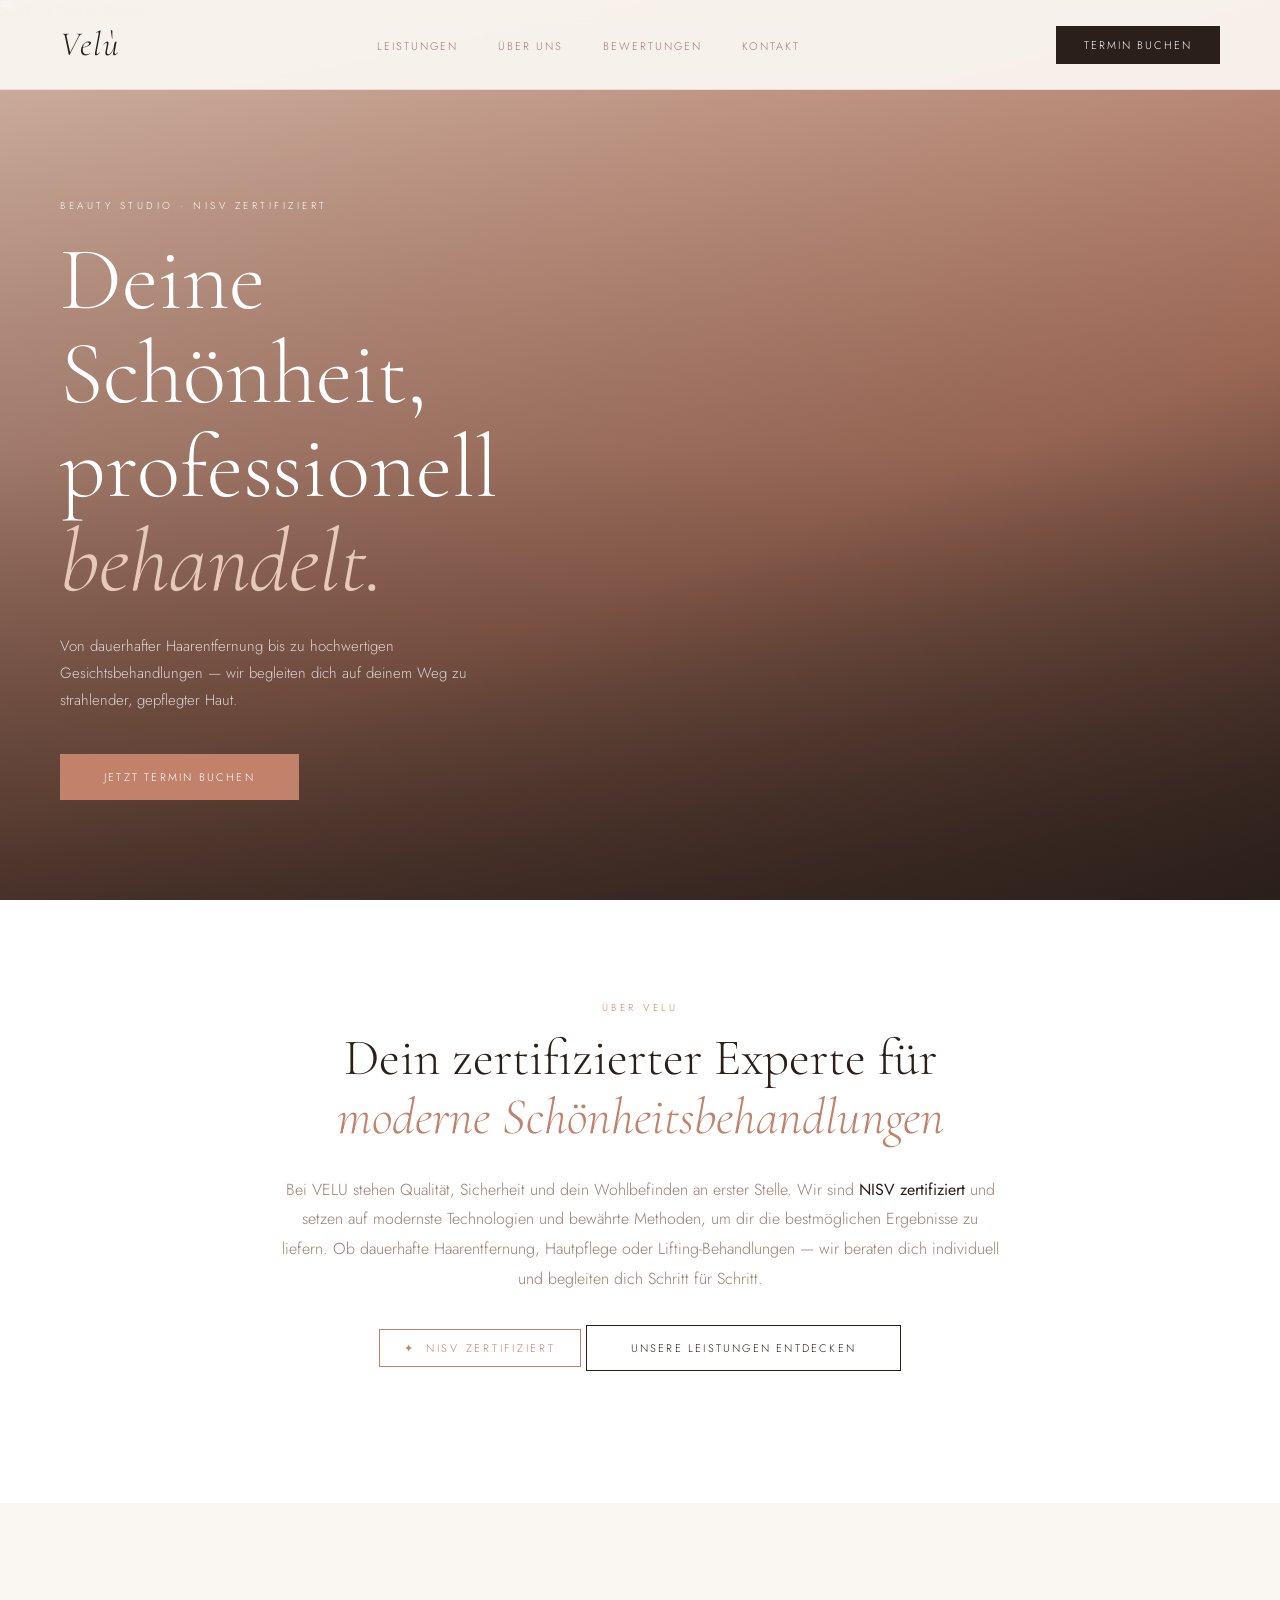
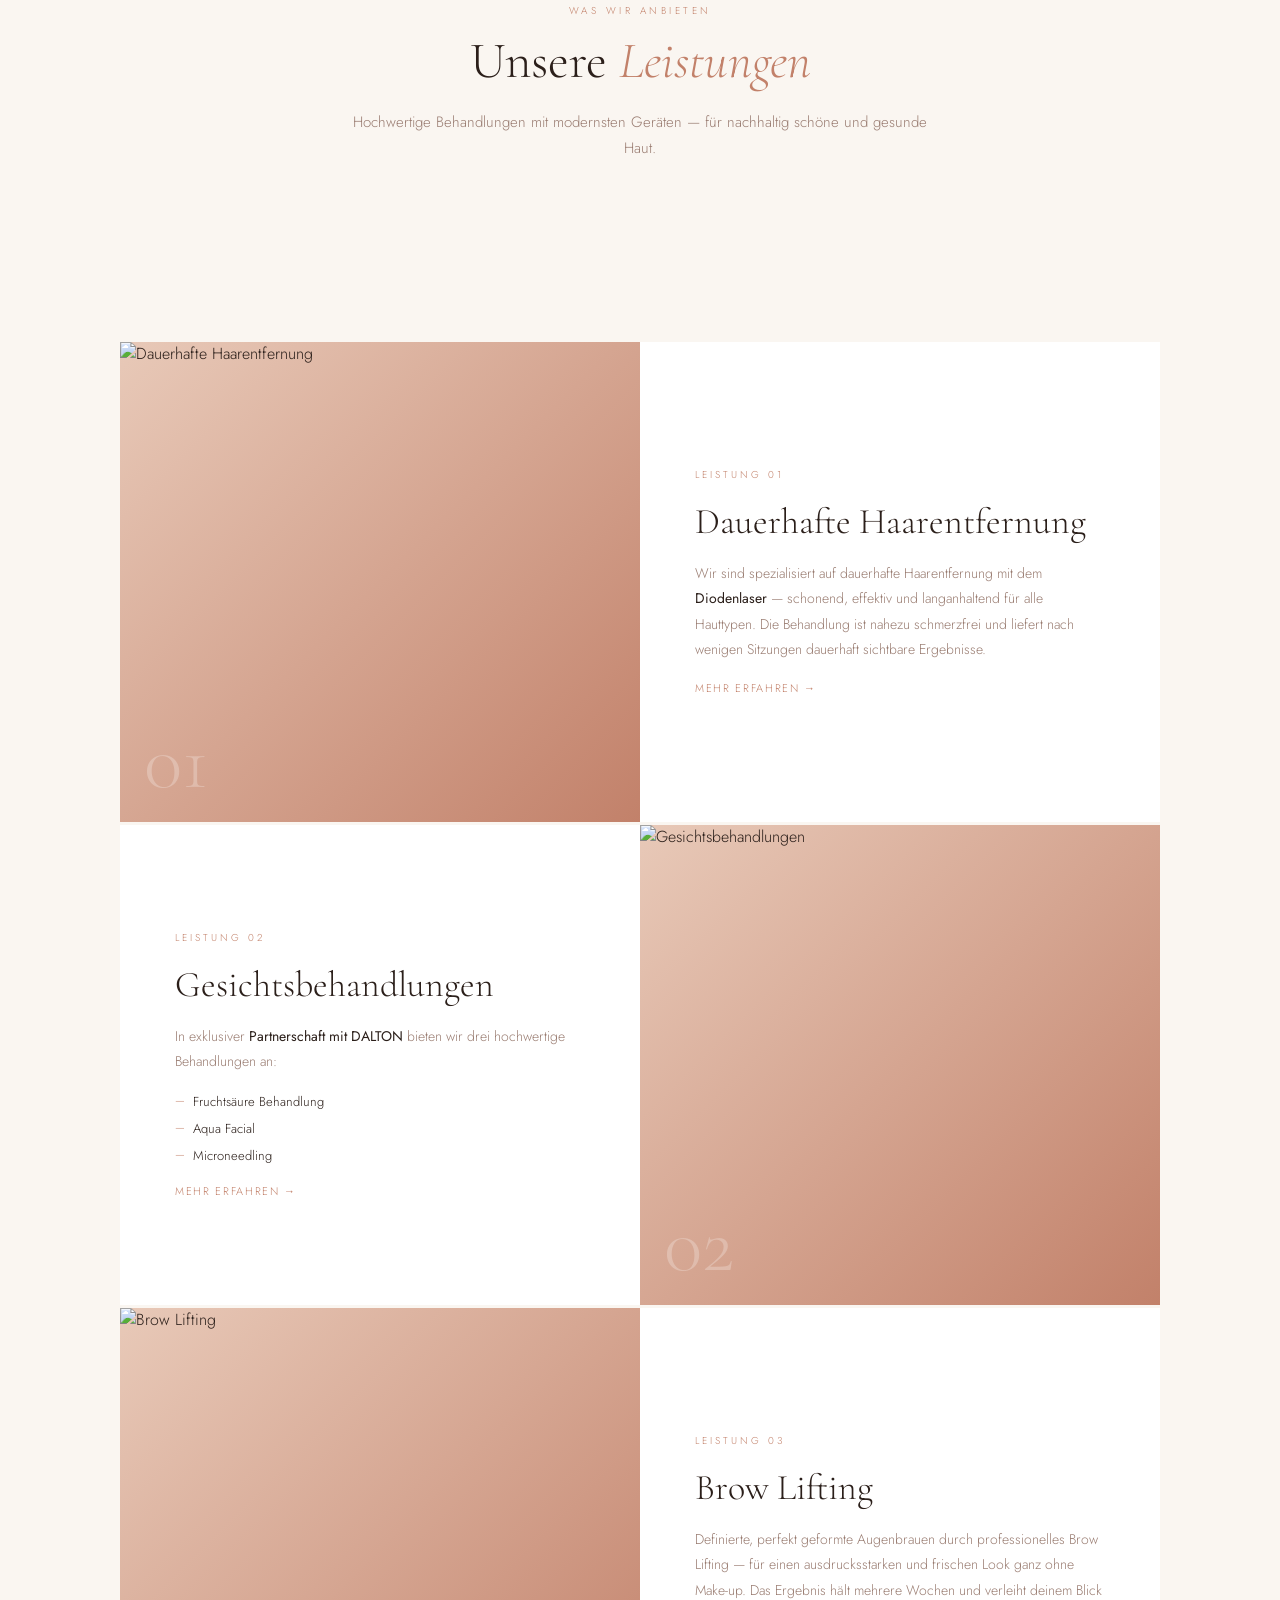
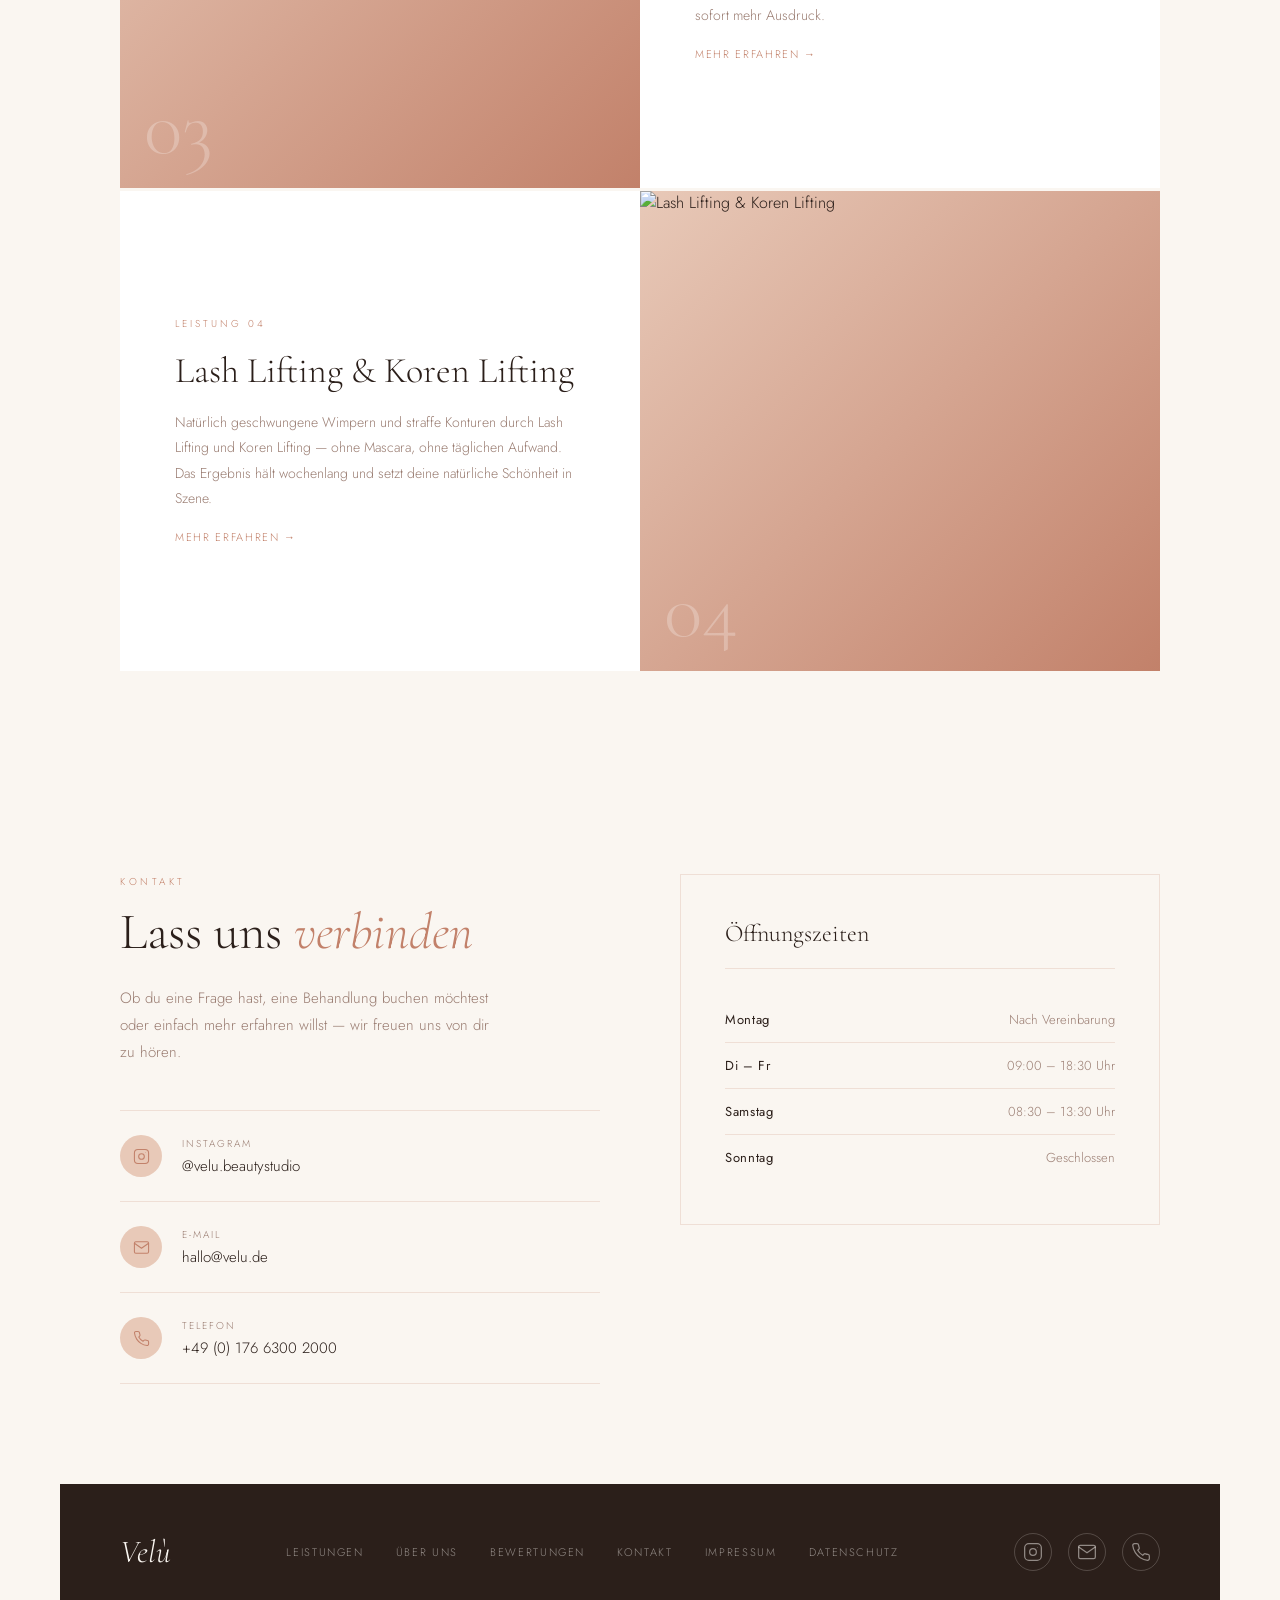
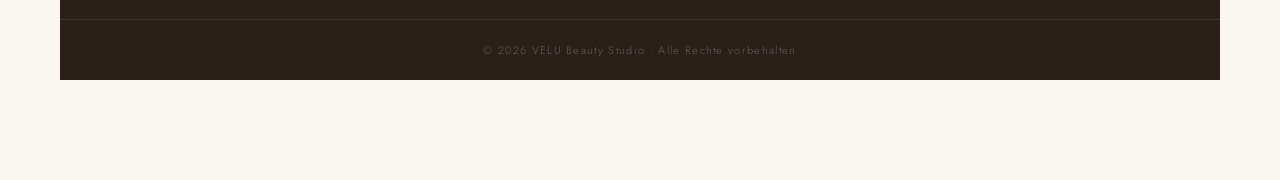
==== index.html @ 057e0c99 "Add files via upload" ====
<!doctype html>
<html lang="de">
  <head>
    <meta charset="UTF-8" />
    <meta name="viewport" content="width=device-width, initial-scale=1.0" />
    <title>VELU — Beauty Studio</title>
    <link
      href="https://fonts.googleapis.com/css2?family=Cormorant+Garamond:ital,wght@0,300;0,400;1,300;1,400&family=Jost:wght@200;300;400;500&display=swap"
      rel="stylesheet"
    />
    <link rel="stylesheet" href="styles.css" />
  </head>
  <body>
    <!-- NAV -->
    <nav id="navbar">
      <a class="logo" href="#"><em>Vel</em class="rose"><em>ù</em></a>
      <ul class="nav-links">
        <li><a href="#leistungen">Leistungen</a></li>
        <li><a href="#ueber">Über uns</a></li>
        <li><a href="#bewertungen">Bewertungen</a></li>
        <li><a href="#kontakt">Kontakt</a></li>
      </ul>
      <a class="nav-cta" href="#kontakt">Termin buchen</a>
    </nav>

    <!-- HERO -->
    <section class="hero">
      <div class="hero-bg">
        <img src="images/nav.jpeg" alt="VELU Beauty Studio" />
      </div>
      <div class="hero-overlay"></div>
      <div class="hero-content">
        <p class="hero-eyebrow">Beauty Studio · NISV Zertifiziert</p>
        <h1 class="hero-title">
          Deine Schönheit,<br />
          professionell<br />
          <em>behandelt.</em>
        </h1>
        <p class="hero-sub">
          Von dauerhafter Haarentfernung bis zu hochwertigen
          Gesichtsbehandlungen — wir begleiten dich auf deinem Weg zu
          strahlender, gepflegter Haut.
        </p>
        <a class="btn-primary" href="#kontakt">Jetzt Termin buchen</a>
      </div>
    </section>

    <!-- INTRO / ÜBER UNS -->
    <section class="intro" id="ueber">
      <div class="intro-inner">
        <p class="section-eyebrow scroll-hidden scroll-from-up">Über VELU</p>
        <h2
          class="section-title scroll-hidden scroll-from-up"
          style="transition-delay: 100ms"
        >
          Dein zertifizierter Experte für<br /><em
            >moderne Schönheitsbehandlungen</em
          >
        </h2>
        <p
          class="intro-text scroll-hidden scroll-from-up"
          style="transition-delay: 200ms"
        >
          Bei VELU stehen Qualität, Sicherheit und dein Wohlbefinden an erster
          Stelle. Wir sind <strong>NISV zertifiziert</strong> und setzen auf
          modernste Technologien und bewährte Methoden, um dir die bestmöglichen
          Ergebnisse zu liefern. Ob dauerhafte Haarentfernung, Hautpflege oder
          Lifting-Behandlungen — wir beraten dich individuell und begleiten dich
          Schritt für Schritt.
        </p>
        <a
          class="nisv-badge scroll-hidden scroll-from-up"
          style="transition-delay: 320ms"
          href="#">
          <span class="nisv-icon" >✦</span>
          <span >NISV Zertifiziert</span>
        </a>
        <a
          class="btn-secondary scroll-hidden scroll-from-up"
          style="transition-delay: 420ms"
          href="#leistungen"
          >Unsere Leistungen entdecken</a
        >
      </div>
    </section>

    <!-- LEISTUNGEN -->
    <section class="leistungen" id="leistungen">
      <div class="leistungen-header">
        <p class="section-eyebrow scroll-hidden scroll-from-up">
          Was wir anbieten
        </p>
        <h2
          class="section-title scroll-hidden scroll-from-up"
          style="transition-delay: 100ms"
        >
          Unsere <em>Leistungen</em>
        </h2>
        <p
          class="leistungen-sub scroll-hidden scroll-from-up"
          style="transition-delay: 200ms"
        >
          Hochwertige Behandlungen mit modernsten Geräten — für nachhaltig
          schöne und gesunde Haut.
        </p>
      </div>

 <!-- LEISTUNGEN SECTION -->
<section class="leistungen">

  <!-- 01 — image LEFT, info RIGHT -->
  <div class="leistung-row scroll-hidden scroll-from-left ">
    <div class="leistung-row-img">
      <img src="images//leistungen/haarentfernung.png" alt="Dauerhafte Haarentfernung" />
      <div class="leistung-row-num">01</div>
    </div>
    <div class="leistung-row-info">
      <p class="leistung-row-tag">Leistung 01</p>
      <h3 class="leistung-row-name">Dauerhafte Haarentfernung</h3>
      <p class="leistung-row-desc">
        Wir sind spezialisiert auf dauerhafte Haarentfernung mit dem
        <strong>Diodenlaser</strong> — schonend, effektiv und langanhaltend
        für alle Hauttypen. Die Behandlung ist nahezu schmerzfrei und
        liefert nach wenigen Sitzungen dauerhaft sichtbare Ergebnisse.
      </p>
      <a href="#" class="leistung-link" onclick="openOverlay('overlay01'); return false;">Mehr erfahren →</a>
    </div>
  </div>

  <!-- 02 — info LEFT, image RIGHT -->
  <div class="leistung-row leistung-row-reverse scroll-hidden scroll-from-right">
    <div class="leistung-row-img">
      <img src="images/leistungen/gesichtbehandlung.png" alt="Gesichtsbehandlungen" />
      <div class="leistung-row-num">02</div>
    </div>
    <div class="leistung-row-info">
      <p class="leistung-row-tag">Leistung 02</p>
      <h3 class="leistung-row-name">Gesichtsbehandlungen</h3>
      <p class="leistung-row-desc">
        In exklusiver <strong>Partnerschaft mit DALTON</strong> bieten wir drei hochwertige Behandlungen an:
      </p>
      <ul class="leistung-list">
        <li>Fruchtsäure Behandlung</li>
        <li>Aqua Facial</li>
        <li>Microneedling</li>
      </ul>
      <a href="#" class="leistung-link" onclick="openOverlay('overlay02'); return false;">Mehr erfahren →</a>
    </div>
  </div>

  <!-- 03 — image LEFT, info RIGHT -->
  <div class="leistung-row scroll-hidden scroll-from-left">
    <div class="leistung-row-img">
      <img src="images/leistungen/brow lift.png" alt="Brow Lifting" />
      <div class="leistung-row-num">03</div>
    </div>
    <div class="leistung-row-info">
      <p class="leistung-row-tag">Leistung 03</p>
      <h3 class="leistung-row-name">Brow Lifting</h3>
      <p class="leistung-row-desc">
        Definierte, perfekt geformte Augenbrauen durch professionelles Brow Lifting — für einen ausdrucksstarken und frischen Look ganz ohne Make-up. Das Ergebnis hält mehrere Wochen und verleiht deinem Blick sofort mehr Ausdruck.
      </p>
      <a href="#" class="leistung-link" onclick="openOverlay('overlay03'); return false;">Mehr erfahren →</a>
    </div>
  </div>

  <!-- 04 — info LEFT, image RIGHT -->
  <div class="leistung-row leistung-row-reverse scroll-hidden scroll-from-right">
    <div class="leistung-row-img">
      <img src="images/leistungen/korea lifting.jpg" alt="Lash Lifting & Koren Lifting" />
      <div class="leistung-row-num">04</div>
    </div>
    <div class="leistung-row-info">
      <p class="leistung-row-tag">Leistung 04</p>
      <h3 class="leistung-row-name">Lash Lifting & Koren Lifting</h3>
      <p class="leistung-row-desc">
        Natürlich geschwungene Wimpern und straffe Konturen durch Lash Lifting und Koren Lifting — ohne Mascara, ohne täglichen Aufwand. Das Ergebnis hält wochenlang und setzt deine natürliche Schönheit in Szene.
      </p>
      <a href="#" class="leistung-link" onclick="openOverlay('overlay04'); return false;">Mehr erfahren →</a>
    </div>
  </div>

</section>

    <!-- KONTAKT -->
    <section class="kontakt" id="kontakt">
      <div class="kontakt-left">
        <p class="section-eyebrow scroll-hidden scroll-from-left">Kontakt</p>
        <h2
          class="section-title scroll-hidden scroll-from-left"
          style="transition-delay: 100ms"
        >
          Lass uns <em>verbinden</em>
        </h2>
        <p
          class="kontakt-intro scroll-hidden scroll-from-left"
          style="transition-delay: 200ms"
        >
          Ob du eine Frage hast, eine Behandlung buchen möchtest oder einfach
          mehr erfahren willst — wir freuen uns von dir zu hören.
        </p>
        <div class="kontakt-links">
          <a
            class="kontakt-item scroll-hidden scroll-from-left"
            style="transition-delay: 300ms"
            href="https://www.instagram.com/velu.beautystudio"
            target="_blank"
          >
            <div class="kontakt-icon">
              <svg
                viewBox="0 0 24 24"
                fill="none"
                stroke="currentColor"
                stroke-width="1.5"
                stroke-linecap="round"
                stroke-linejoin="round"
              >
                <rect x="2" y="2" width="20" height="20" rx="5" ry="5" />
                <circle cx="12" cy="12" r="4" />
                <circle
                  cx="17.5"
                  cy="6.5"
                  r="0.5"
                  fill="currentColor"
                  stroke="none"
                />
              </svg>
            </div>
            <div>
              <span class="kontakt-label">Instagram</span>
              <span class="kontakt-value">@velu.beautystudio</span>
            </div>
          </a>
          <a
            class="kontakt-item scroll-hidden scroll-from-left"
            style="transition-delay: 400ms"
            href="mailto:hallo@velu.de"
          >
            <div class="kontakt-icon">
              <svg
                viewBox="0 0 24 24"
                fill="none"
                stroke="currentColor"
                stroke-width="1.5"
                stroke-linecap="round"
                stroke-linejoin="round"
              >
                <path
                  d="M4 4h16c1.1 0 2 .9 2 2v12c0 1.1-.9 2-2 2H4c-1.1 0-2-.9-2-2V6c0-1.1.9-2 2-2z"
                />
                <polyline points="22,6 12,13 2,6" />
              </svg>
            </div>
            <div>
              <span class="kontakt-label">E-Mail</span>
              <span class="kontakt-value">hallo@velu.de</span>
            </div>
          </a>
          <a
            class="kontakt-item scroll-hidden scroll-from-left"
            style="transition-delay: 500ms"
            href="tel:+4900000000000"
          >
            <div class="kontakt-icon">
              <svg
                viewBox="0 0 24 24"
                fill="none"
                stroke="currentColor"
                stroke-width="1.5"
                stroke-linecap="round"
                stroke-linejoin="round"
              >
                <path
                  d="M22 16.92v3a2 2 0 01-2.18 2 19.79 19.79 0 01-8.63-3.07 19.5 19.5 0 01-6-6 19.79 19.79 0 01-3.07-8.67A2 2 0 014.11 2h3a2 2 0 012 1.72c.127.96.361 1.903.7 2.81a2 2 0 01-.45 2.11L8.09 9.91a16 16 0 006 6l1.27-1.27a2 2 0 012.11-.45c.907.339 1.85.573 2.81.7A2 2 0 0122 16.92z"
                />
              </svg>
            </div>
            <div>
              <span class="kontakt-label">Telefon</span>
              <span class="kontakt-value">+49 (0) 176 6300 2000</span>
            </div>
          </a>
        </div>
      </div>

      <div
        class="kontakt-right scroll-hidden scroll-from-right"
        style="transition-delay: 200ms"
      >
        <div class="oeffnungszeiten">
          <h3 class="oeffnungs-title">Öffnungszeiten</h3>
          <div class="oeffnungs-row">
            <span>Montag</span><span>Nach Vereinbarung</span>
          </div>
          <div class="oeffnungs-row">
            <span>Di – Fr</span><span>09:00 – 18:30 Uhr</span>
          </div>
          <div class="oeffnungs-row">
            <span>Samstag</span><span>08:30 – 13:30 Uhr</span>
          </div>
          <div class="oeffnungs-row">
            <span>Sonntag</span><span>Geschlossen</span>
          </div>
        </div>
      </div>
    </section>

    <!-- FOOTER -->
    <footer>
      <div class="footer-top">
        <div class="footer-logo"><em>Velù</em></div>
        <div class="footer-links">
          <a href="#leistungen">Leistungen</a>
          <a href="#ueber">Über uns</a>
          <a href="#bewertungen">Bewertungen</a>
          <a href="#kontakt">Kontakt</a>
          <a href="#">Impressum</a>
          <a href="#">Datenschutz</a>
        </div>
        <div class="footer-social">
          <a
            href="https://www.instagram.com/velu.beautystudio"
            target="_blank"
            aria-label="Instagram"
          >
            <svg
              viewBox="0 0 24 24"
              fill="none"
              stroke="currentColor"
              stroke-width="1.5"
              stroke-linecap="round"
              stroke-linejoin="round"
              width="20"
              height="20"
            >
              <rect x="2" y="2" width="20" height="20" rx="5" ry="5" />
              <circle cx="12" cy="12" r="4" />
              <circle
                cx="17.5"
                cy="6.5"
                r="0.5"
                fill="currentColor"
                stroke="none"
              />
            </svg>
          </a>
          <a href="mailto:hallo@velu.de" aria-label="E-Mail">
            <svg
              viewBox="0 0 24 24"
              fill="none"
              stroke="currentColor"
              stroke-width="1.5"
              stroke-linecap="round"
              stroke-linejoin="round"
              width="20"
              height="20"
            >
              <path
                d="M4 4h16c1.1 0 2 .9 2 2v12c0 1.1-.9 2-2 2H4c-1.1 0-2-.9-2-2V6c0-1.1.9-2 2-2z"
              />
              <polyline points="22,6 12,13 2,6" />
            </svg>
          </a>
          <a href="tel:+49 (0) 176 6300 2000" aria-label="Telefon">
            <svg
              viewBox="0 0 24 24"
              fill="none"
              stroke="currentColor"
              stroke-width="1.5"
              stroke-linecap="round"
              stroke-linejoin="round"
              width="20"
              height="20"
            >
              <path
                d="M22 16.92v3a2 2 0 01-2.18 2 19.79 19.79 0 01-8.63-3.07 19.5 19.5 0 01-6-6 19.79 19.79 0 01-3.07-8.67A2 2 0 014.11 2h3a2 2 0 012 1.72c.127.96.361 1.903.7 2.81a2 2 0 01-.45 2.11L8.09 9.91a16 16 0 006 6l1.27-1.27a2 2 0 012.11-.45c.907.339 1.85.573 2.81.7A2 2 0 0122 16.92z"
              />
            </svg>
          </a>
        </div>
      </div>
      <div class="footer-bottom">
        <p>© 2026 VELU Beauty Studio · Alle Rechte vorbehalten</p>
      </div>
    </footer>

    <!-- OVERLAYS -->
    <div
      class="overlay-backdrop"
      id="overlayBackdrop"
      onclick="closeOverlay()"
    ></div>

    <div class="overlay" id="overlay01">
      <button class="overlay-close" onclick="closeOverlay()">✕</button>
      <div class="overlay-content">
        <span class="overlay-num">01</span>
        <p class="overlay-eyebrow">Unsere Leistung</p>
        <h2 class="overlay-title">Dauerhafte Haarentfernung</h2>
        <div class="overlay-img">
          <img src="images/overlay/diodenlaser.jpg" alt="Dauerhafte Haarentfernung" />
        </div>
        <p class="overlay-text">
          Wir sind spezialisiert auf dauerhafte Haarentfernung mit dem
          <strong>Diodenlaser</strong> — einer der modernsten und effektivsten
          Methoden zur dauerhaften Reduktion unerwünschter Körperbehaarung.
        </p>
        <p class="overlay-text">
          Der Diodenlaser arbeitet präzise, schonend und ist für alle Hauttypen
          geeignet. Die Behandlung ist nahezu schmerzfrei und liefert nach
          wenigen Sitzungen sichtbar dauerhafte Ergebnisse.
        </p>
        <a class="btn-primary" href="#kontakt" onclick="closeOverlay()"
          >Jetzt Termin buchen</a
        >
      </div>
    </div>

    <div class="overlay" id="overlay02">
      <button class="overlay-close" onclick="closeOverlay()">✕</button>
      <div class="overlay-content">
        <span class="overlay-num">02</span>
        <p class="overlay-eyebrow">Unsere Leistung</p>
        <h2 class="overlay-title">Gesichtsbehandlungen</h2>
        <div class="overlay-img">
          <img src="images/overlay/Gesichtsbehandlungen.jpg" alt="Gesichtsbehandlungen" />
        </div>
        <p class="overlay-text">
          In exklusiver <strong>Partnerschaft mit DALTON</strong> bieten wir
          drei hochwertige Gesichtsbehandlungen an, die auf deine individuellen
          Hautbedürfnisse abgestimmt werden.
        </p>
        <div class="overlay-sublist">
          <div class="overlay-subitem">
            <h4>Fruchtsäure Behandlung</h4>
            <p>
              Tiefe Reinigung und Erneuerung der Haut durch gezielte
              Fruchtsäuren — für ein strahlendes, gleichmäßiges Hautbild.
            </p>
          </div>
          <div class="overlay-subitem">
            <h4>Aqua Facial</h4>
            <p>
              Intensive Tiefenreinigung kombiniert mit Feuchtigkeitspflege — für
              sofort sichtbar glattere und strahlende Haut.
            </p>
          </div>
          <div class="overlay-subitem">
            <h4>Microneedling</h4>
            <p>
              Stimuliert die natürliche Kollagenproduktion und bekämpft
              Fältchen, Narben und Pigmentflecken nachhaltig.
            </p>
          </div>
        </div>
        <a class="btn-primary" href="#kontakt" onclick="closeOverlay()"
          >Jetzt Termin buchen</a
        >
      </div>
    </div>

    <div class="overlay" id="overlay03">
      <button class="overlay-close" onclick="closeOverlay()">✕</button>
      <div class="overlay-content">
        <span class="overlay-num">03</span>
        <p class="overlay-eyebrow">Unsere Leistung</p>
        <h2 class="overlay-title">Brow Lifting</h2>
        <div class="overlay-img">
          <img src="images/overlay/brow lifting.jpg" alt="Brow Lifting" />
        </div>
        <p class="overlay-text">
          Definierte, perfekt geformte Augenbrauen durch professionelles
          <strong>Brow Lifting</strong> — für einen ausdrucksstarken und
          frischen Look ganz ohne Make-up.
        </p>
        <p class="overlay-text">
          Das Brow Lifting formt und fixiert deine natürlichen Augenbrauen in
          die optimale Position. Das Ergebnis hält mehrere Wochen und verleiht
          deinem Blick sofort mehr Ausdruck und Tiefe.
        </p>
        <a class="btn-primary" href="#kontakt" onclick="closeOverlay()"
          >Jetzt Termin buchen</a
        >
      </div>
    </div>

    <div class="overlay" id="overlay04">
      <button class="overlay-close" onclick="closeOverlay()">✕</button>
      <div class="overlay-content">
        <span class="overlay-num">04</span>
        <p class="overlay-eyebrow">Unsere Leistung</p>
        <h2 class="overlay-title">Lash Lifting & Koren Lifting</h2>
        <div class="overlay-img">
          <img src="images/overlay/lash lifting.jpg" alt="Lash Lifting & Koren Lifting" />
        </div>
        <p class="overlay-text">
          Natürlich geschwungene Wimpern und straffe Konturen durch
          <strong>Lash Lifting</strong> und <strong>Koren Lifting</strong> —
          ohne Mascara, ohne täglichen Aufwand.
        </p>
        <p class="overlay-text">
          Das Lash Lifting hebt und schwüngt deine natürlichen Wimpern dauerhaft
          auf. Das Koren Lifting sorgt für eine sichtbare Straffung und
          Konturierung — ein frischer Look, der wochenlang hält.
        </p>
        <a class="btn-primary" href="#kontakt" onclick="closeOverlay()"
          >Jetzt Termin buchen</a
        >
      </div>
    </div>

    <script src="script.js"></script>
  </body>
</html>
---- styles.css ----
/* ── RESET & ROOT ── */
*, *::before, *::after { margin: 0; padding: 0; box-sizing: border-box; }

:root {
  --cream: #FAF6F1;
  --blush: #E8C9B8;
  --rose: #C2816A;
  --deep: #2B1F1A;
  --muted: #9A7D72;
  --white: #FFFFFF;
  --border: rgba(194,129,106,0.2);
}

html { scroll-behavior: smooth; }

body {
  font-family: 'Jost', sans-serif;
  background: var(--cream);
  color: var(--deep);
  font-weight: 300;
  overflow-x: hidden;
}

/* ── TYPOGRAPHY ── */
.section-eyebrow {
  font-size: 10px;
  letter-spacing: 0.35em;
  text-transform: uppercase;
  color: var(--rose);
  margin-bottom: 14px;
}

.section-title {
  font-family: 'Cormorant Garamond', serif;
  font-size: clamp(32px, 4vw, 52px);
  font-weight: 300;
  line-height: 1.15;
  color: var(--deep);
}

.section-title em { font-style: italic; color: var(--rose); }

/* ── BUTTONS ── */
.btn-primary {
  display: inline-block;
  padding: 15px 44px;
  background: var(--rose);
  color: var(--white);
  text-decoration: none;
  font-size: 11px;
  letter-spacing: 0.2em;
  text-transform: uppercase;
  transition: background 0.3s, transform 0.3s;
}

.btn-primary:hover { background: var(--deep); transform: translateY(-2px); }

.btn-secondary {
  display: inline-block;
  padding: 14px 44px;
  background: transparent;
  color: var(--deep);
  text-decoration: none;
  font-size: 11px;
  letter-spacing: 0.2em;
  text-transform: uppercase;
  border: 1px solid var(--deep);
  transition: background 0.3s, color 0.3s, transform 0.3s;
}

.btn-secondary:hover { background: var(--deep); color: var(--cream); transform: translateY(-2px); }

/* ── NAV ── */
nav {
  position: fixed;
  top: 0; left: 0; right: 0;
  z-index: 100;
  display: flex;
  justify-content: space-between;
  align-items: center;
  padding: 24px 60px;
  background: rgba(250,246,241,0.95);
  backdrop-filter: blur(14px);
  border-bottom: 1px solid var(--border);
  animation: navDrop 0.7s cubic-bezier(0.4, 0, 0.2, 1) both;
}

.logo {
  font-family: 'Cormorant Garamond', serif;
  font-size: 34px;
  font-weight: 300;
  font-style: italic;
  letter-spacing: 0.05em;
  color: var(--deep);
  text-decoration: none;
}

.logo em { font-style: italic; }

.nav-links {
  display: flex;
  gap: 40px;
  list-style: none;
}

.nav-links a {
  text-decoration: none;
  font-size: 11px;
  letter-spacing: 0.18em;
  text-transform: uppercase;
  color: var(--muted);
  transition: color 0.3s;
}

.nav-links a:hover { color: var(--rose); }

.nav-cta {
  text-decoration: none;
  font-size: 11px;
  letter-spacing: 0.18em;
  text-transform: uppercase;
  color: var(--white);
  background: var(--deep);
  padding: 11px 28px;
  transition: background 0.3s;
}

.nav-cta:hover { background: var(--rose); }

/* ── HERO ── */
.hero {
  position: relative;
  min-height: 100vh;
  display: flex;
  align-items: flex-end;
  padding-bottom: 100px;
}

.hero-bg {
  position: absolute;
  inset: 0;
  z-index: 0;
}

.hero-bg::after {
  content: '';
  position: absolute;
  inset: 0;
  background: linear-gradient(160deg, #e8c9b8 0%, #c2816a 60%, #2b1f1a 100%);
  z-index: 0;
}

.hero-bg img {
  position: relative;
  z-index: 1;
  width: 100%;
  height: 100%;
  object-fit: cover;
  object-position: center top;
}

.hero-overlay {
  position: absolute;
  inset: 0;
  z-index: 1;
  background: linear-gradient(to top, rgba(43,31,26,0.78) 0%, rgba(43,31,26,0.3) 50%, rgba(43,31,26,0.1) 100%);
}

.hero-content {
  position: relative;
  z-index: 2;
  max-width: 700px;
  padding: 0 60px;
  color: var(--white);
}

.hero-eyebrow {
  font-size: 10px;
  letter-spacing: 0.35em;
  text-transform: uppercase;
  color: var(--white);
  margin-bottom: 20px;
  animation: slideFromRight 0.8s cubic-bezier(0.4,0,0.2,1) 0.5s both;
}

.hero-title {
  font-family: 'Cormorant Garamond', serif;
  font-size: clamp(52px, 7vw, 90px);
  font-weight: 300;
  line-height: 1.05;
  color: var(--white);
  margin-bottom: 24px;
  animation: slideFromRight 0.8s cubic-bezier(0.4,0,0.2,1) 0.65s both;
}

.hero-title em { font-style: italic; color: var(--blush); }

.hero-sub {
  font-size: 15px;
  line-height: 1.8;
  color: rgba(255,255,255,0.75);
  max-width: 480px;
  margin-bottom: 40px;
  animation: slideFromRight 0.8s cubic-bezier(0.4,0,0.2,1) 0.8s both;
}

.hero-content .btn-primary {
  animation: slideFromRight 0.8s cubic-bezier(0.4,0,0.2,1) 0.95s both;
}

/* ── INTRO ── */
.intro {
  background: var(--white);
  padding: 100px 60px;
  text-align: center;
}

.intro-inner { max-width: 720px; margin: 0 auto; }

.intro-text {
  font-size: 16px;
  line-height: 1.85;
  color: var(--muted);
  margin: 28px 0 32px;
}

.intro-text strong { color: var(--deep); font-weight: 400; }

.nisv-badge {
  display: inline-flex;
  align-items: center;
  gap: 10px;
  border: 1px solid var(--rose);
  color: var(--rose);
  font-size: 11px;
  letter-spacing: 0.25em;
  text-transform: uppercase;
  padding: 10px 24px;
  margin-bottom: 36px;
  position: relative;
  overflow: visible;
  text-decoration: none;
}
.nisv-text {
  text-decoration: none;
  color: var(--rose);
  transition: color 0.3s;
}
.nisv-icon {
  font-size: 14px;
  position: relative;
  animation: starShine 1s ease-in-out infinite;
  background: transparent;
  color: var(--rose);
  text-decoration: none;
  font-size: 11px;
  transition: background 0.3s, color 0.3s, transform 0.3s;
}


@keyframes starShine {
  0%, 100% {
    text-shadow: 0 0 5px var(--rose), 0 0 10px var(--rose);
    transform: scale(1);
  }
  25% {
    text-shadow: 0 0 8px var(--rose), 0 0 15px var(--rose), 0 0 25px var(--blush);
    transform: scale(1.1);
  }
  50% {
    text-shadow: 0 0 12px var(--rose), 0 0 20px var(--rose), 0 0 30px var(--blush);
    transform: scale(1.15);
  }
  75% {
    text-shadow: 0 0 8px var(--rose), 0 0 15px var(--rose), 0 0 25px var(--blush);
    transform: scale(1.1);
  }
}

@keyframes starSparkle {
  0%, 100% {
    opacity: 0;
    transform: translateX(-50%) translateY(0) scale(0.5);
  }
  50% {
    opacity: 1;
    transform: translateX(-50%) translateY(-4px) scale(1);
  }
}

/* ── LEISTUNGEN ── */
.leistungen {
  padding: 100px 60px;
  background: var(--cream);
}

.leistungen-header {
  text-align: center;
  max-width: 600px;
  margin: 0 auto 80px;
}

.leistungen-sub {
  font-size: 15px;
  line-height: 1.75;
  color: var(--muted);
  margin-top: 18px;
}

/* ── LEISTUNG ROW ── */
.leistung-row {
  display: grid;
  grid-template-columns: 1fr 1fr;
  max-width: 1200px;
  margin: 0 auto 3px;
  min-height: 480px;
  overflow: hidden;
}

.leistung-row-reverse {
  direction: rtl;
}

.leistung-row-reverse > * {
  direction: ltr;
}

.leistung-row-img {
  position: relative;
  overflow: hidden;
  background: linear-gradient(135deg, var(--blush) 0%, var(--rose) 100%);
  min-height: 400px;
}

.leistung-row-img img {
  width: 100%;
  height: 100%;
  object-fit: cover;
  display: block;
  transform: scale(1.0);
  transition: transform 7.8s cubic-bezier(0.25, 0.46, 0.45, 0.94);
}

.leistung-row:hover .leistung-row-img img {
  transform: scale(1.3);
  transition: transform 8.0s cubic-bezier(0.25, 0.46, 0.45, 0.94);
}

.leistung-row-num {
  position: absolute;
  bottom: 20px;
  left: 24px;
  font-family: 'Cormorant Garamond', serif;
  font-size: 80px;
  font-weight: 300;
  color: rgba(255,255,255,0.25);
  line-height: 1;
  pointer-events: none;
}

.leistung-row-info {
  background: var(--white);
  padding: 60px 55px;
  display: flex;
  flex-direction: column;
  justify-content: center;
  gap: 18px;
  transition: background 0.4s;
}

.leistung-row:hover .leistung-row-info {
  background: var(--cream);
}

.leistung-row-tag {
  font-size: 10px;
  letter-spacing: 0.3em;
  text-transform: uppercase;
  color: var(--rose);
}

.leistung-row-name {
  font-family: 'Cormorant Garamond', serif;
  font-size: clamp(24px, 3vw, 36px);
  font-weight: 300;
  color: var(--deep);
  line-height: 1.2;
}

.leistung-row-desc {
  font-size: 14px;
  line-height: 1.8;
  color: var(--muted);
}

.leistung-row-desc strong { color: var(--deep); font-weight: 400; }

.leistung-list {
  list-style: none;
  display: flex;
  flex-direction: column;
  gap: 8px;
}

.leistung-list li {
  font-size: 13px;
  color: var(--deep);
  padding-left: 18px;
  position: relative;
}

.leistung-list li::before {
  content: '—';
  position: absolute;
  left: 0;
  color: var(--rose);
  font-size: 11px;
}

.leistung-link {
  font-size: 11px;
  letter-spacing: 0.15em;
  text-transform: uppercase;
  color: var(--rose);
  text-decoration: none;
  transition: letter-spacing 0.3s;
  align-self: flex-start;
}

.leistung-link:hover { letter-spacing: 0.25em; }

/* ── BOOKING BANNER ── */
.booking-banner {
  background: var(--deep);
  padding: 90px 60px;
  text-align: center;
}

.booking-inner { max-width: 600px; margin: 0 auto; }

.booking-title {
  font-family: 'Cormorant Garamond', serif;
  font-size: clamp(36px, 4vw, 54px);
  font-weight: 300;
  color: var(--cream);
  margin-bottom: 18px;
}

.booking-sub {
  font-size: 15px;
  line-height: 1.8;
  color: rgba(250,246,241,0.6);
  margin-bottom: 40px;
}

/* ── BEWERTUNGEN ── */
.bewertungen {
  padding: 100px 60px;
  background: var(--white);
}

.bewertungen-header { text-align: center; margin-bottom: 60px; }

.bewertungen-grid {
  display: grid;
  grid-template-columns: repeat(3, 1fr);
  gap: 3px;
  max-width: 1100px;
  margin: 0 auto;
}

.bewertung-card {
  background: var(--cream);
  padding: 44px 36px;
  display: flex;
  flex-direction: column;
  gap: 20px;
}

.sterne { color: var(--rose); font-size: 16px; letter-spacing: 3px; }

.bewertung-text {
  font-family: 'Cormorant Garamond', serif;
  font-size: 17px;
  font-style: italic;
  line-height: 1.7;
  color: var(--deep);
  flex: 1;
}

.bewertung-autor { display: flex; align-items: center; gap: 14px; }

.autor-avatar {
  width: 40px;
  height: 40px;
  border-radius: 50%;
  background: var(--blush);
  color: var(--rose);
  font-family: 'Cormorant Garamond', serif;
  font-size: 18px;
  display: flex;
  align-items: center;
  justify-content: center;
  flex-shrink: 0;
}

.bewertung-autor strong { display: block; font-size: 13px; font-weight: 400; color: var(--deep); }
.bewertung-autor span { font-size: 11px; color: var(--muted); letter-spacing: 0.1em; }

/* ── KONTAKT ── */
.kontakt {
  padding: 100px 60px;
  display: grid;
  grid-template-columns: 1fr 1fr;
  gap: 80px;
  max-width: 1200px;
  margin: 0 auto;
  align-items: start;
}

.kontakt-intro {
  font-size: 15px;
  line-height: 1.8;
  color: var(--muted);
  margin: 24px 0 44px;
  max-width: 380px;
}

.kontakt-links { display: flex; flex-direction: column; }

.kontakt-item {
  display: flex;
  align-items: center;
  gap: 20px;
  padding: 24px 0;
  border-bottom: 1px solid var(--border);
  text-decoration: none;
  color: var(--deep);
  transition: padding-left 0.3s, color 0.3s;
}

.kontakt-item:first-child { border-top: 1px solid var(--border); }
.kontakt-item:hover { padding-left: 10px; color: var(--rose); }

.kontakt-icon {
  width: 42px; height: 42px;
  border-radius: 50%;
  background: var(--blush);
  display: flex; align-items: center; justify-content: center;
  flex-shrink: 0;
  transition: background 0.3s;
  color: var(--rose);
}

.kontakt-item:hover .kontakt-icon { background: var(--rose); color: var(--white); }
.kontakt-icon svg { width: 17px; height: 17px; }

.kontakt-label {
  font-size: 10px; letter-spacing: 0.2em; text-transform: uppercase;
  color: var(--muted); display: block; margin-bottom: 3px;
}

.kontakt-value { font-size: 15px; }

/* ── ÖFFNUNGSZEITEN ── */
.oeffnungszeiten {
  background: var(--cream);
  padding: 44px;
  border: 1px solid var(--border);
}

.oeffnungs-title {
  font-family: 'Cormorant Garamond', serif;
  font-size: 24px; font-weight: 300; color: var(--deep);
  margin-bottom: 28px; padding-bottom: 20px;
  border-bottom: 1px solid var(--border);
}

.oeffnungs-row {
  display: flex; justify-content: space-between;
  padding: 13px 0; border-bottom: 1px solid var(--border);
  font-size: 13px; color: var(--muted);
}

.oeffnungs-row:last-child { border-bottom: none; }
.oeffnungs-row span:first-child { font-weight: 400; color: var(--deep); letter-spacing: 0.05em; }

/* ── FOOTER ── */
footer { background: var(--deep); }

.footer-top {
  display: flex; justify-content: space-between; align-items: center;
  padding: 48px 60px;
  border-bottom: 1px solid rgba(250,246,241,0.1);
  flex-wrap: wrap; gap: 24px;
}

.footer-logo {
  font-family: 'Cormorant Garamond', serif;
  font-size: 32px; font-weight: 300; font-style: italic;
  color: var(--cream);
}

.footer-logo em { font-style: italic; }

.footer-links { display: flex; gap: 32px; flex-wrap: wrap; }

.footer-links a {
  text-decoration: none; font-size: 11px; letter-spacing: 0.15em;
  text-transform: uppercase; color: rgba(250,246,241,0.5); transition: color 0.3s;
}

.footer-links a:hover { color: var(--blush); }

.footer-social { display: flex; gap: 16px; }

.footer-social a {
  width: 38px; height: 38px; border-radius: 50%;
  border: 1px solid rgba(250,246,241,0.2);
  display: flex; align-items: center; justify-content: center;
  color: rgba(250,246,241,0.5); transition: border-color 0.3s, color 0.3s;
}

.footer-social a:hover { border-color: var(--blush); color: var(--blush); }

.footer-bottom {
  text-align: center; padding: 22px 60px;
  font-size: 11px; letter-spacing: 0.12em; color: rgba(250,246,241,0.3);
}

/* ── OVERLAY ── */
.overlay-backdrop {
  display: none;
  position: fixed; inset: 0;
  background: rgba(43,31,26,0.6);
  z-index: 200; backdrop-filter: blur(4px);
}

.overlay-backdrop.active { display: block; }

.overlay {
  display: none;
  position: fixed; top: 0; right: 0;
  width: min(600px, 100vw); height: 100vh;
  background: var(--cream); z-index: 201;
  overflow-y: auto;
}

.overlay.active {
  display: block;
  animation: slideIn 0.45s cubic-bezier(0.4,0,0.2,1) forwards;
}

.overlay-close {
  position: sticky; top: 0; float: right;
  margin: 24px 24px 0 0;
  background: var(--deep); color: var(--cream);
  border: none; width: 40px; height: 40px;
  font-size: 14px; cursor: pointer; z-index: 10;
  transition: background 0.3s;
  display: flex; align-items: center; justify-content: center;
}

.overlay-close:hover { background: var(--rose); }

.overlay-content { padding: 20px 50px 60px; clear: both; }

.overlay-num {
  font-family: 'Cormorant Garamond', serif;
  font-size: 72px; font-weight: 300; color: var(--rose);
  opacity: 0.2; line-height: 1; display: block; margin-bottom: 8px;
}

.overlay-eyebrow { font-size: 10px; letter-spacing: 0.35em; text-transform: uppercase; color: var(--rose); margin-bottom: 12px; }

.overlay-title {
  font-family: 'Cormorant Garamond', serif;
  font-size: clamp(28px, 4vw, 40px); font-weight: 300;
  color: var(--deep); line-height: 1.15; margin-bottom: 28px;
}

.overlay-img {
  width: 100%; height: 260px; overflow: hidden;
  background: linear-gradient(135deg, var(--blush) 0%, var(--rose) 100%);
  margin-bottom: 32px; position: relative;
}

.overlay-img img { width: 100%; height: 100%; object-fit: cover; position: relative; z-index: 1; }

.overlay-text { font-size: 15px; line-height: 1.85; color: var(--muted); margin-bottom: 18px; }
.overlay-text strong { color: var(--deep); font-weight: 400; }

.overlay-sublist { display: flex; flex-direction: column; gap: 0; margin-bottom: 32px; border-top: 1px solid var(--border); }

.overlay-subitem { padding: 22px 0; border-bottom: 1px solid var(--border); }
.overlay-subitem h4 { font-size: 12px; letter-spacing: 0.18em; text-transform: uppercase; color: var(--deep); font-weight: 400; margin-bottom: 8px; }
.overlay-subitem p { font-size: 14px; line-height: 1.75; color: var(--muted); }

/* ── SCROLL ANIMATIONS ── */
.scroll-hidden {
  opacity: 0;
  transition: opacity 0.75s ease, transform 0.75s cubic-bezier(0.4,0,0.2,1);
}

.scroll-from-up    { transform: translateY(40px); }
.scroll-from-left  { transform: translateX(-50px); }
.scroll-from-right { transform: translateX(50px); }

.scroll-visible {
  opacity: 1 !important;
  transform: translate(0,0) !important;
}

/* ── ANIMATIONS ── */
@keyframes navDrop {
  from { transform: translateY(-100%); opacity: 0; }
  to   { transform: translateY(0);     opacity: 1; }
}

@keyframes slideFromRight {
  from { transform: translateX(60px); opacity: 0; }
  to   { transform: translateX(0);    opacity: 1; }
}

@keyframes slideIn {
  from { transform: translateX(100%); }
  to   { transform: translateX(0); }
}

@keyframes fadeUp {
  from { opacity: 0; transform: translateY(28px); }
  to   { opacity: 1; transform: translateY(0); }
}

/* ── RESPONSIVE ── */
@media (max-width: 900px) {
  nav { padding: 20px 24px; }
  .nav-links { display: none; }

  .hero-content { padding: 0 28px; }
  .intro { padding: 70px 28px; }

  .leistungen { padding: 70px 28px; }
  .leistung-row { grid-template-columns: 1fr; min-height: auto; direction: ltr; }
  .leistung-row-reverse { direction: ltr; }
  .leistung-row-img { min-height: 280px; }
  .leistung-row-info { padding: 40px 28px; }

  .booking-banner { padding: 70px 28px; }
  .bewertungen { padding: 70px 28px; }
  .bewertungen-grid { grid-template-columns: 1fr; }

  .kontakt { grid-template-columns: 1fr; padding: 70px 28px; gap: 50px; }

  .footer-top { flex-direction: column; text-align: center; padding: 40px 28px; }
  .footer-bottom { padding: 20px 28px; }
}
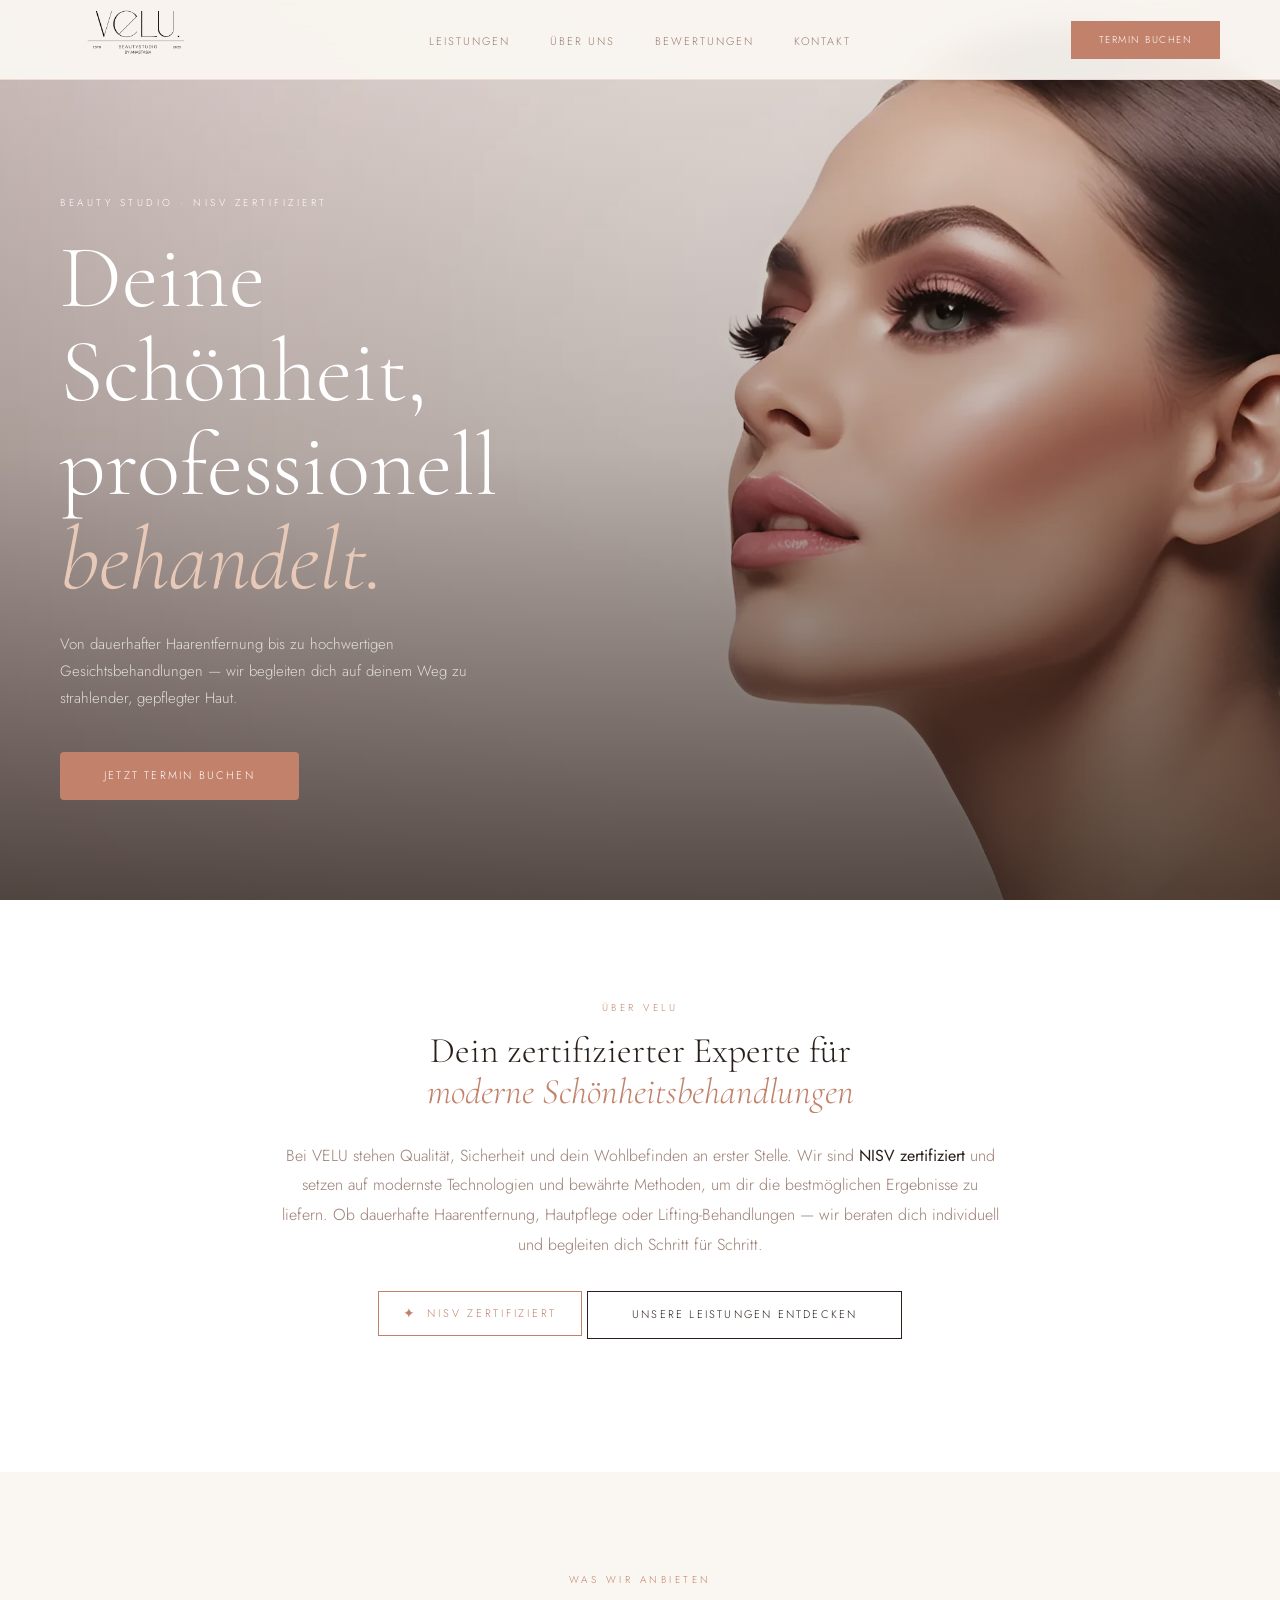
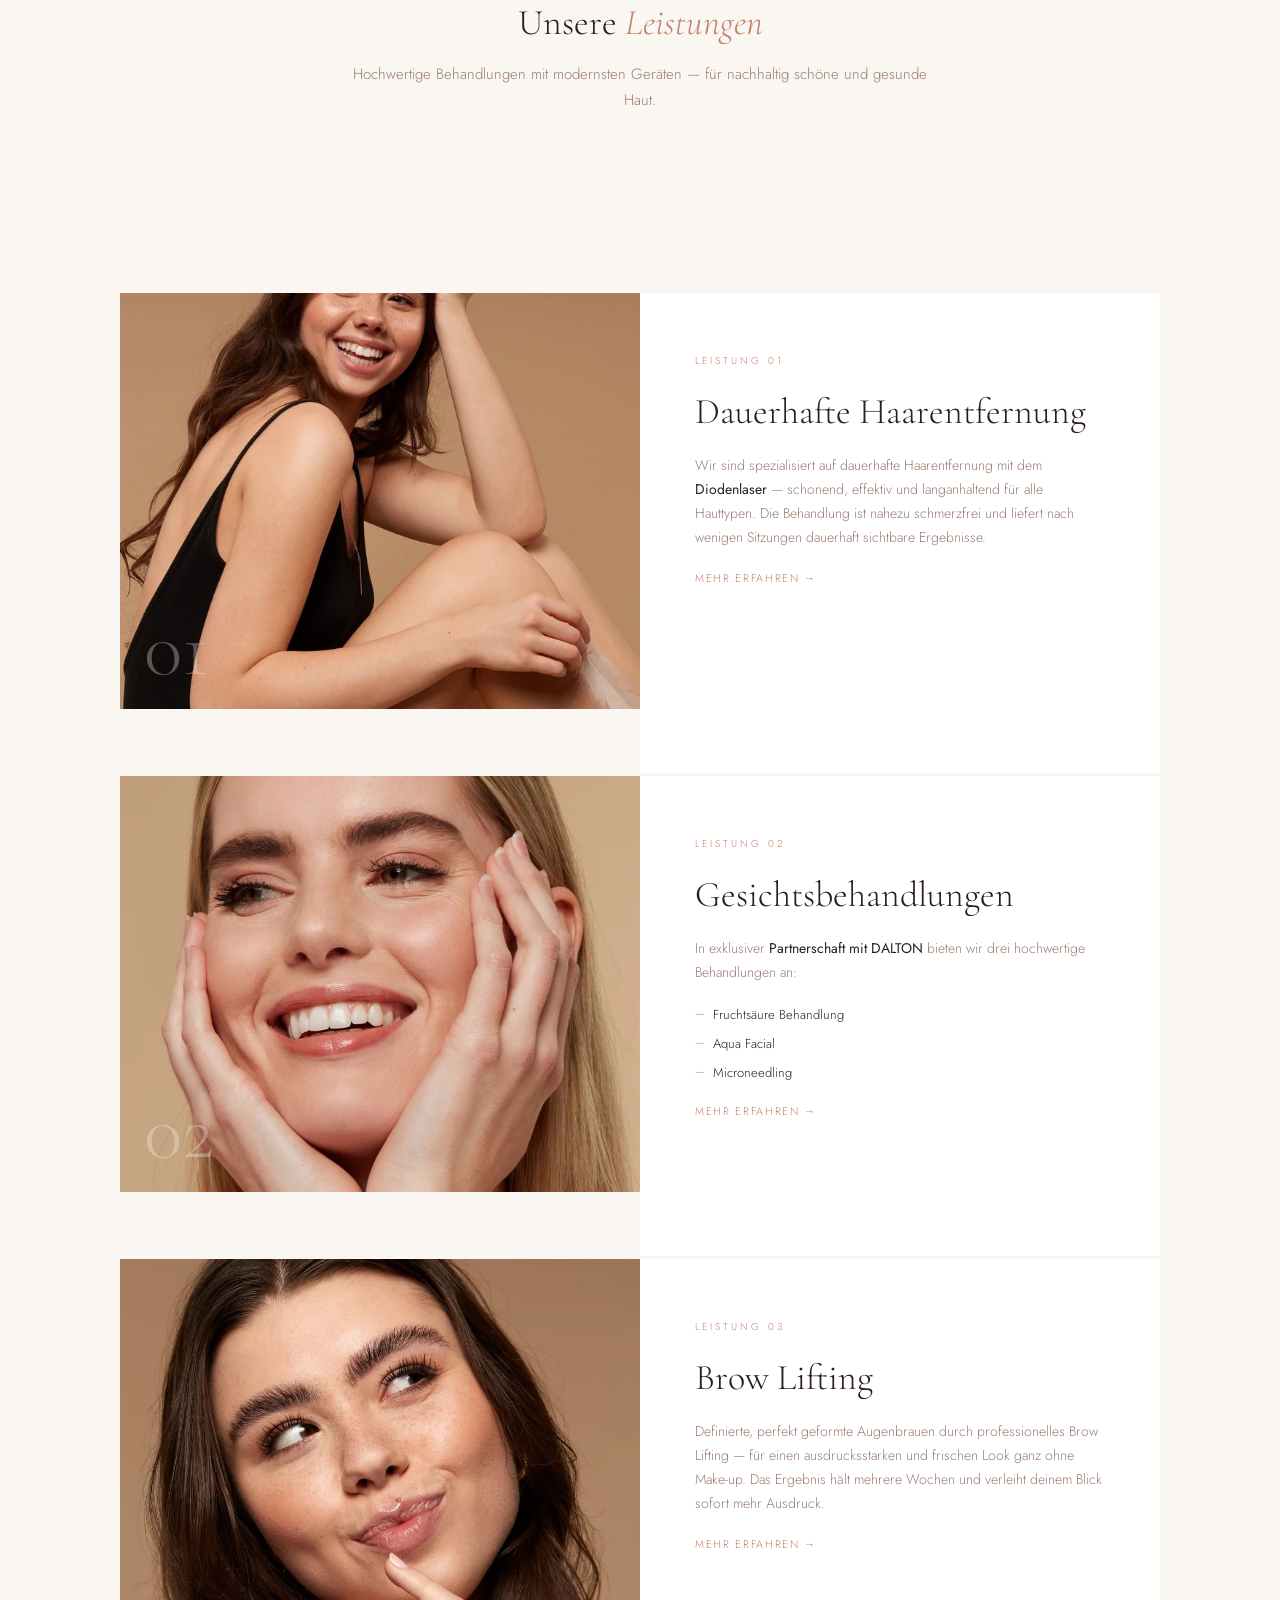
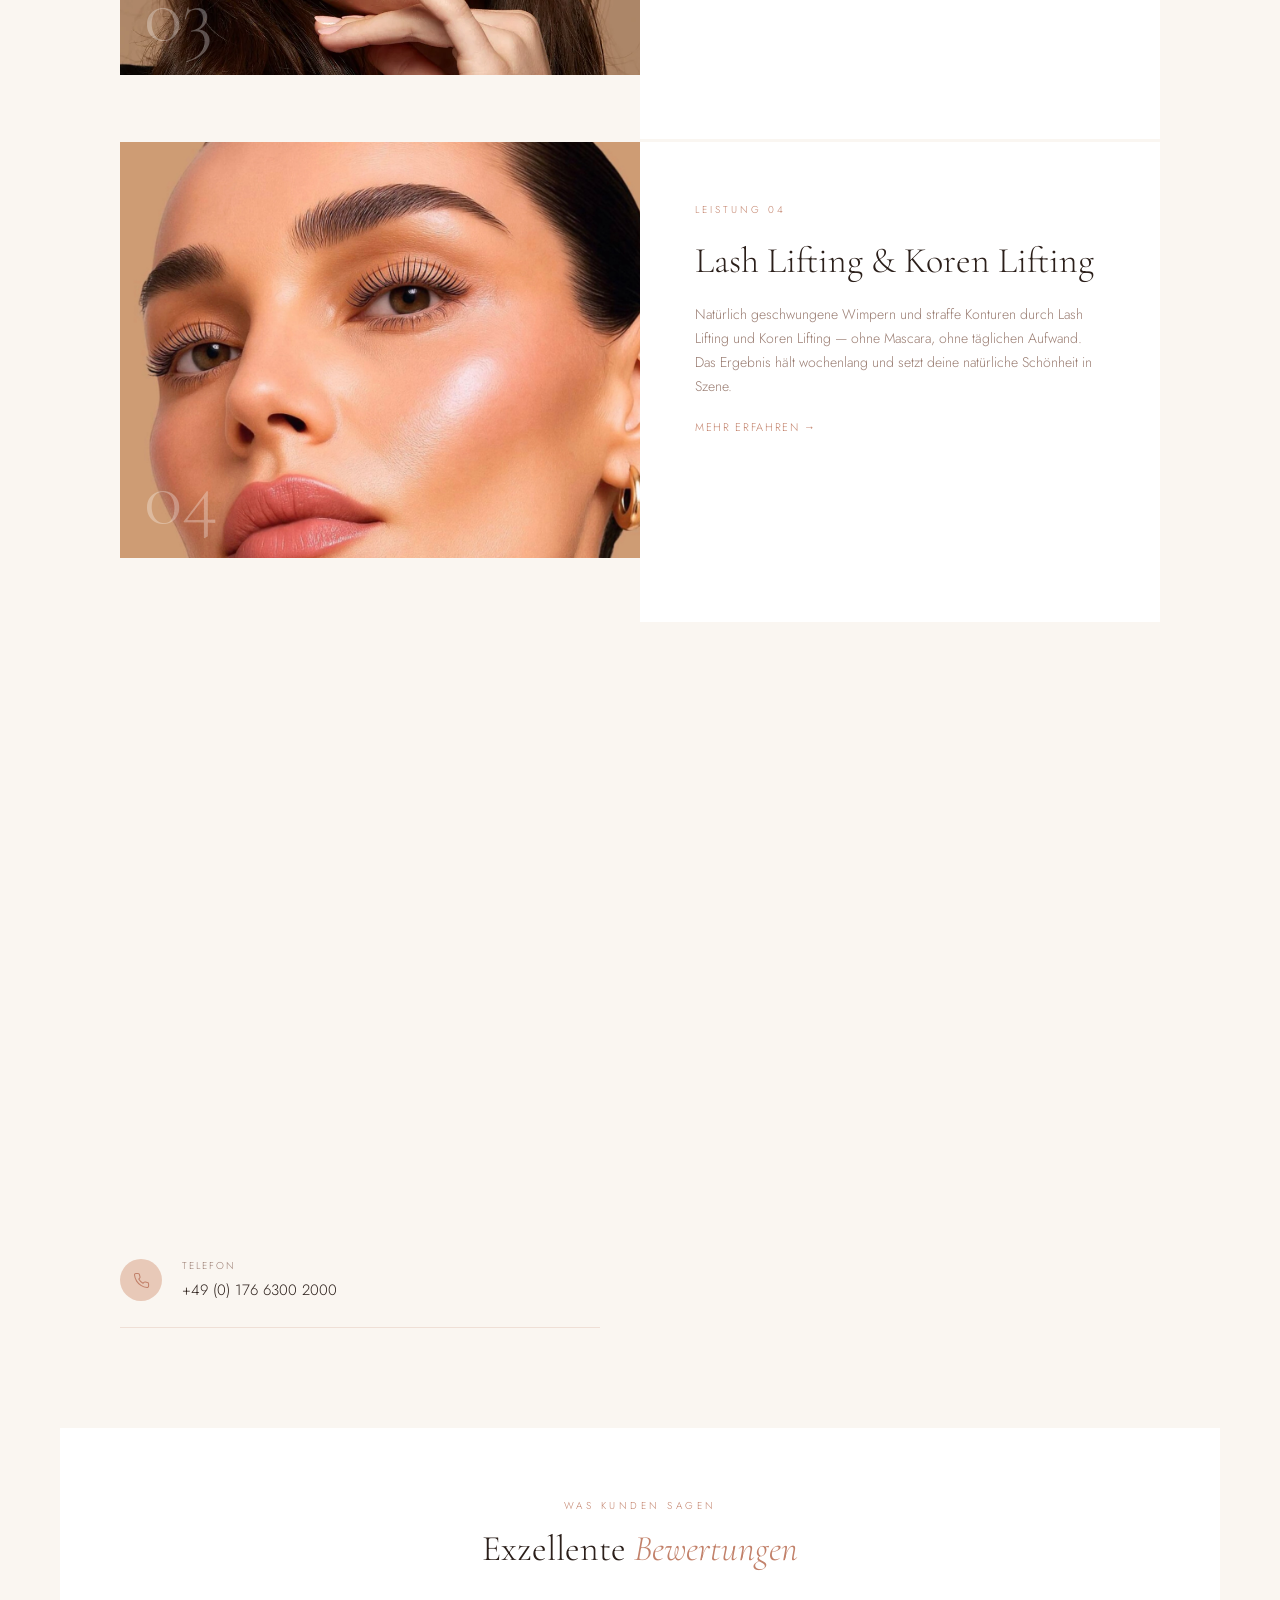
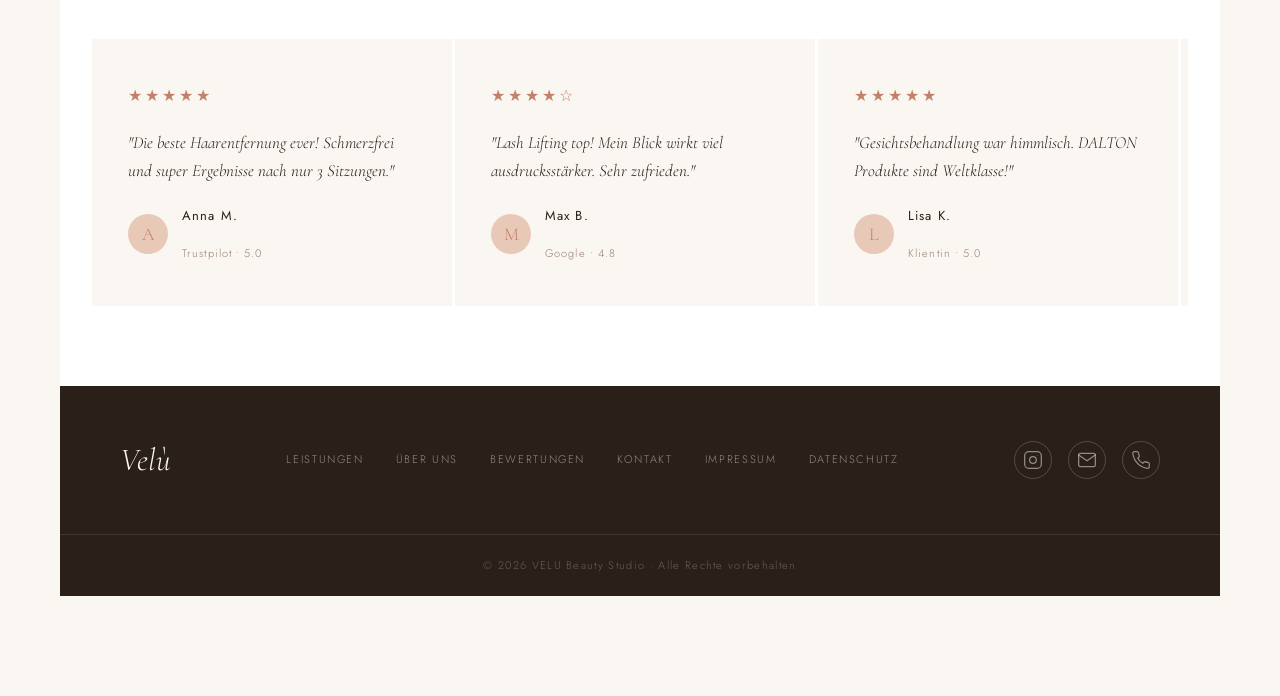
==== commit 1c58977b: "Initial commit with updated project" ====
--- a/index.html
+++ b/index.html
@@ -12,8 +12,13 @@
   </head>
   <body>
     <!-- NAV -->
-    <nav id="navbar">
-      <a class="logo" href="#"><em>Vel</em class="rose"><em>ù</em></a>
+<nav id="navbar">
+      <a class="logo" href="#"><img src="images/neues Logo Velu.png" alt="Velu" loading="lazy"></a>
+      <button class="hamburger" onclick="toggleMobileMenu()" aria-label="Menu">
+        <span></span>
+        <span></span>
+        <span></span>
+      </button>
       <ul class="nav-links">
         <li><a href="#leistungen">Leistungen</a></li>
         <li><a href="#ueber">Über uns</a></li>
@@ -21,6 +26,15 @@
         <li><a href="#kontakt">Kontakt</a></li>
       </ul>
       <a class="nav-cta" href="#kontakt">Termin buchen</a>
+      <div class="mobile-menu" id="mobileMenu">
+        <ul>
+          <li><a href="#leistungen">Leistungen</a></li>
+          <li><a href="#ueber">Über uns</a></li>
+          <li><a href="#bewertungen">Bewertungen</a></li>
+          <li><a href="#kontakt">Kontakt</a></li>
+        </ul>
+        <a class="btn-primary" href="#kontakt">Termin buchen</a>
+      </div>
     </nav>
 
     <!-- HERO -->
@@ -305,6 +319,111 @@
       </div>
     </section>
 
+    <!-- BEWERTUNGEN -->
+    <section class="bewertungen" id="bewertungen">
+<div class="bewertungen-header">
+        <p class="section-eyebrow scroll-hidden scroll-from-up">Was Kunden sagen</p>
+        <h2 class="section-title scroll-hidden scroll-from-up" style="transition-delay: 100ms">
+          Exzellente <em>Bewertungen</em>
+        </h2>
+        <button class="carousel-nav prev scroll-hidden scroll-from-left" onclick="scrollReviews(-1)">←</button>
+        <button class="carousel-nav next scroll-hidden scroll-from-right" onclick="scrollReviews(1)">→</button>
+      </div>
+
+      <div class="bewertungen-grid">
+        <!-- 1 -->
+        <div class="bewertung-card scroll-hidden scroll-from-left">
+          <div class="sterne">★★★★★</div>
+          <p class="bewertung-text">"Die beste Haarentfernung ever! Schmerzfrei und super Ergebnisse nach nur 3 Sitzungen."</p>
+          <div class="bewertung-autor">
+            <div class="autor-avatar">A</div>
+            <span><strong>Anna M.</strong><br><span>Trustpilot • 5.0</span></span>
+          </div>
+        </div>
+        <!-- 2 -->
+        <div class="bewertung-card">
+          <div class="sterne">★★★★☆</div>
+          <p class="bewertung-text">"Lash Lifting top! Mein Blick wirkt viel ausdrucksstärker. Sehr zufrieden."</p>
+          <div class="bewertung-autor">
+            <div class="autor-avatar">M</div>
+            <span><strong>Max B.</strong><br><span>Google • 4.8</span></span>
+          </div>
+        </div>
+        <!-- 3 -->
+        <div class="bewertung-card">
+          <div class="sterne">★★★★★</div>
+          <p class="bewertung-text">"Gesichtsbehandlung war himmlisch. DALTON Produkte sind Weltklasse!"</p>
+          <div class="bewertung-autor">
+            <div class="autor-avatar">L</div>
+            <span><strong>Lisa K.</strong><br><span>Klientin • 5.0</span></span>
+          </div>
+        </div>
+        <!-- 4 -->
+        <div class="bewertung-card">
+          <div class="sterne">★★★★★</div>
+          <p class="bewertung-text">"Brow Lift perfekt geformt. Team super nett und kompetent."</p>
+          <div class="bewertung-autor">
+            <div class="autor-avatar">S</div>
+            <span><strong>Sophie W.</strong><br><span>Trustpilot • 5.0</span></span>
+          </div>
+        </div>
+        <!-- 5 -->
+        <div class="bewertung-card">
+          <div class="sterne">★★★★★</div>
+          <p class="bewertung-text">"Diodenlaser super effektiv. Haut glatt und zart. Danke VELU!"</p>
+          <div class="bewertung-autor">
+            <div class="autor-avatar">J</div>
+            <span><strong>Julia S.</strong><br><span>Google • 5.0</span></span>
+          </div>
+        </div>
+        <!-- 6 -->
+        <div class="bewertung-card">
+          <div class="sterne">★★★★☆</div>
+          <p class="bewertung-text">"Microneedling hat Hautstruktur verbessert. Ergebnis sichtbar!"</p>
+          <div class="bewertung-autor">
+            <div class="autor-avatar">K</div>
+            <span><strong>Klara H.</strong><br><span>Trustpilot • 4.9</span></span>
+          </div>
+        </div>
+        <!-- 7 -->
+        <div class="bewertung-card">
+          <div class="sterne">★★★★★</div>
+          <p class="bewertung-text">"Studio sehr einladend, Behandlungen erstklassig. Komme regelmäßig."</p>
+          <div class="bewertung-autor">
+            <div class="autor-avatar">T</div>
+            <span><strong>Thomas L.</strong><br><span>Google • 5.0</span></span>
+          </div>
+        </div>
+        <!-- 8 -->
+        <div class="bewertung-card">
+          <div class="sterne">★★★★★</div>
+          <p class="bewertung-text">"Korea Lifting gibt mega Frische. Ergebnis hält Wochen!"</p>
+          <div class="bewertung-autor">
+            <div class="autor-avatar">E</div>
+            <span><strong>Emma R.</strong><br><span>Klientin • 5.0</span></span>
+          </div>
+        </div>
+        <!-- 9 -->
+        <div class="bewertung-card">
+          <div class="sterne">★★★★☆</div>
+          <p class="bewertung-text">"Aqua Facial reinigt tief und spendet Feuchtigkeit. Haut strahlt!"</p>
+          <div class="bewertung-autor">
+            <div class="autor-avatar">N</div>
+            <span><strong>Nina P.</strong><br><span>Trustpilot • 4.8</span></span>
+          </div>
+        </div>
+        <!-- 10 -->
+        <div class="bewertung-card">
+          <div class="sterne">★★★★★</div>
+          <p class="bewertung-text">"NISV zertifiziert - fühle mich sicher und gut betreut."</p>
+          <div class="bewertung-autor">
+            <div class="autor-avatar">P</div>
+            <span><strong>Pauline D.</strong><br><span>Google • 5.0</span></span>
+          </div>
+        </div>
+      </div>
+    </section>
+
     <!-- FOOTER -->
     <footer>
       <div class="footer-top">
@@ -314,8 +433,8 @@
           <a href="#ueber">Über uns</a>
           <a href="#bewertungen">Bewertungen</a>
           <a href="#kontakt">Kontakt</a>
-          <a href="#">Impressum</a>
-          <a href="#">Datenschutz</a>
+          <a href="impressum.html">Impressum</a>
+          <a href="datenschutz.html">Datenschutz</a>
         </div>
         <div class="footer-social">
           <a
@@ -509,6 +628,6 @@
       </div>
     </div>
 
-    <script src="script.js"></script>
+    <script src="script.js" defer></script>
   </body>
-</html>
+</html>
--- a/styles.css
+++ b/styles.css
@@ -19,6 +19,15 @@
   color: var(--deep);
   font-weight: 300;
   overflow-x: hidden;
+  font-size: 14px;
+  line-height: 1.6;
+  padding: 0 20px;
+}
+
+img {
+  max-width: 100%;
+  height: auto;
+  display: block;
 }
 
 /* ── TYPOGRAPHY ── */
@@ -32,25 +41,30 @@
 
 .section-title {
   font-family: 'Cormorant Garamond', serif;
-  font-size: clamp(32px, 4vw, 52px);
+  font-size: clamp(24px, 5vw, 32px);
   font-weight: 300;
   line-height: 1.15;
   color: var(--deep);
-}
-
-.section-title em { font-style: italic; color: var(--rose); }
+  margin-bottom: 1rem;
+}
+
+.section-title em {
+  font-style: italic;
+  color: var(--rose);
+}
 
 /* ── BUTTONS ── */
 .btn-primary {
   display: inline-block;
-  padding: 15px 44px;
+  padding: clamp(12px, 4vw, 14px) 28px;
   background: var(--rose);
   color: var(--white);
   text-decoration: none;
-  font-size: 11px;
-  letter-spacing: 0.2em;
+  font-size: clamp(10px, 3vw, 11px);
+  letter-spacing: 0.18em;
   text-transform: uppercase;
-  transition: background 0.3s, transform 0.3s;
+  transition: all 0.3s;
+  border-radius: 4px;
 }
 
 .btn-primary:hover { background: var(--deep); transform: translateY(-2px); }
@@ -78,29 +92,23 @@
   display: flex;
   justify-content: space-between;
   align-items: center;
-  padding: 24px 60px;
-  background: rgba(250,246,241,0.95);
+  height: 60px;
+  padding: 0 16px;
+  background: rgba(250,246,241,0.98);
   backdrop-filter: blur(14px);
   border-bottom: 1px solid var(--border);
-  animation: navDrop 0.7s cubic-bezier(0.4, 0, 0.2, 1) both;
-}
-
-.logo {
-  font-family: 'Cormorant Garamond', serif;
-  font-size: 34px;
-  font-weight: 300;
-  font-style: italic;
-  letter-spacing: 0.05em;
-  color: var(--deep);
-  text-decoration: none;
-}
-
-.logo em { font-style: italic; }
+}
+
+.logo img {
+  width: clamp(100px, 20vw, 120px);
+  height: auto;
+  display: block;
+}
 
 .nav-links {
-  display: flex;
+  display: none;
+  list-style: none;
   gap: 40px;
-  list-style: none;
 }
 
 .nav-links a {
@@ -114,18 +122,96 @@
 
 .nav-links a:hover { color: var(--rose); }
 
+.hamburger {
+  display: flex;
+  flex-direction: column;
+  gap: 4px;
+  cursor: pointer;
+  padding: 8px;
+  z-index: 101;
+}
+
+.hamburger span {
+  width: 24px;
+  height: 2px;
+  background: var(--deep);
+  transition: 0.3s;
+  border-radius: 2px;
+}
+
+.hamburger.active span:nth-child(1) { transform: rotate(45deg) translate(6px, 6px); }
+.hamburger.active span:nth-child(2) { opacity: 0; }
+.hamburger.active span:nth-child(3) { transform: rotate(-45deg) translate(6px, -5px); }
+
+body.no-scroll { overflow: hidden; }
+
 .nav-cta {
   text-decoration: none;
-  font-size: 11px;
-  letter-spacing: 0.18em;
+  font-size: 10px;
+  letter-spacing: 0.15em;
   text-transform: uppercase;
   color: var(--white);
-  background: var(--deep);
-  padding: 11px 28px;
+  background: var(--rose);
+  padding: 8px 20px;
+  transition: all 0.3s;
+  white-space: nowrap;
+}
+
+.nav-cta:hover { background: var(--deep); transform: translateY(-1px); }
+
+/* ── MOBILE MENU ── */
+.mobile-menu {
+  position: fixed;
+  top: 60px;
+  left: 0;
+  right: 0;
+  background: var(--cream);
+  transform: translateY(-100%);
+  opacity: 0;
+  visibility: hidden;
+  transition: all 0.4s cubic-bezier(0.4,0,0.2,1);
+  padding: 2rem 20px;
+  text-align: center;
+  box-shadow: 0 4px 20px rgba(0,0,0,0.1);
+  z-index: 99;
+}
+
+.mobile-menu.active {
+  transform: translateY(0);
+  opacity: 1;
+  visibility: visible;
+}
+
+.mobile-menu ul {
+  list-style: none;
+  padding: 0;
+  margin: 1rem 0;
+}
+
+.mobile-menu li { margin: 0.5rem 0; }
+
+.mobile-menu a {
+  display: block;
+  padding: 0.75rem;
+  font-size: clamp(16px, 4vw, 18px);
+  color: var(--deep);
+  text-decoration: none;
+  border-radius: 8px;
   transition: background 0.3s;
 }
 
-.nav-cta:hover { background: var(--rose); }
+.mobile-menu a:hover { background: var(--blush); }
+
+.menu-close {
+  position: absolute;
+  top: 20px;
+  right: 28px;
+  background: none;
+  border: none;
+  font-size: 24px;
+  color: var(--deep);
+  cursor: pointer;
+}
 
 /* ── HERO ── */
 .hero {
@@ -133,7 +219,7 @@
   min-height: 100vh;
   display: flex;
   align-items: flex-end;
-  padding-bottom: 100px;
+  padding-bottom: 80px;
 }
 
 .hero-bg {
@@ -163,44 +249,45 @@
   position: absolute;
   inset: 0;
   z-index: 1;
-  background: linear-gradient(to top, rgba(43,31,26,0.78) 0%, rgba(43,31,26,0.3) 50%, rgba(43,31,26,0.1) 100%);
+  background: linear-gradient(to top, rgba(43,31,26,0.85) 0%, rgba(43,31,26,0.4) 50%, rgba(43,31,26,0.15) 100%);
 }
 
 .hero-content {
   position: relative;
   z-index: 2;
-  max-width: 700px;
-  padding: 0 60px;
+  max-width: 100%;
+  padding: 0 24px;
   color: var(--white);
+  width: 100%;
 }
 
 .hero-eyebrow {
-  font-size: 10px;
-  letter-spacing: 0.35em;
+  font-size: clamp(9px, 2vw, 10px);
+  letter-spacing: 0.3em;
   text-transform: uppercase;
   color: var(--white);
-  margin-bottom: 20px;
+  margin-bottom: 1.25rem;
   animation: slideFromRight 0.8s cubic-bezier(0.4,0,0.2,1) 0.5s both;
 }
 
 .hero-title {
   font-family: 'Cormorant Garamond', serif;
-  font-size: clamp(52px, 7vw, 90px);
+  font-size: clamp(28px, 8vw, 42px);
   font-weight: 300;
-  line-height: 1.05;
+  line-height: 1.1;
   color: var(--white);
-  margin-bottom: 24px;
+  margin-bottom: 1.25rem;
   animation: slideFromRight 0.8s cubic-bezier(0.4,0,0.2,1) 0.65s both;
 }
 
 .hero-title em { font-style: italic; color: var(--blush); }
 
 .hero-sub {
-  font-size: 15px;
-  line-height: 1.8;
-  color: rgba(255,255,255,0.75);
-  max-width: 480px;
-  margin-bottom: 40px;
+  font-size: clamp(13px, 3.5vw, 15px);
+  line-height: 1.7;
+  color: rgba(255,255,255,0.85);
+  max-width: 100%;
+  margin-bottom: 2rem;
   animation: slideFromRight 0.8s cubic-bezier(0.4,0,0.2,1) 0.8s both;
 }
 
@@ -211,17 +298,20 @@
 /* ── INTRO ── */
 .intro {
   background: var(--white);
-  padding: 100px 60px;
+  padding: 60px 24px;
   text-align: center;
 }
 
-.intro-inner { max-width: 720px; margin: 0 auto; }
+.intro-inner {
+  max-width: 100%;
+  margin: 0 auto;
+}
 
 .intro-text {
-  font-size: 16px;
-  line-height: 1.85;
+  font-size: clamp(14px, 4vw, 16px);
+  line-height: 1.75;
   color: var(--muted);
-  margin: 28px 0 32px;
+  margin: 1.5rem 0 2rem;
 }
 
 .intro-text strong { color: var(--deep); font-weight: 400; }
@@ -237,140 +327,92 @@
   text-transform: uppercase;
   padding: 10px 24px;
   margin-bottom: 36px;
-  position: relative;
-  overflow: visible;
   text-decoration: none;
 }
+
 .nisv-text {
   text-decoration: none;
   color: var(--rose);
   transition: color 0.3s;
 }
+
 .nisv-icon {
   font-size: 14px;
   position: relative;
   animation: starShine 1s ease-in-out infinite;
-  background: transparent;
   color: var(--rose);
-  text-decoration: none;
-  font-size: 11px;
-  transition: background 0.3s, color 0.3s, transform 0.3s;
-}
-
-
-@keyframes starShine {
-  0%, 100% {
-    text-shadow: 0 0 5px var(--rose), 0 0 10px var(--rose);
-    transform: scale(1);
-  }
-  25% {
-    text-shadow: 0 0 8px var(--rose), 0 0 15px var(--rose), 0 0 25px var(--blush);
-    transform: scale(1.1);
-  }
-  50% {
-    text-shadow: 0 0 12px var(--rose), 0 0 20px var(--rose), 0 0 30px var(--blush);
-    transform: scale(1.15);
-  }
-  75% {
-    text-shadow: 0 0 8px var(--rose), 0 0 15px var(--rose), 0 0 25px var(--blush);
-    transform: scale(1.1);
-  }
-}
-
-@keyframes starSparkle {
-  0%, 100% {
-    opacity: 0;
-    transform: translateX(-50%) translateY(0) scale(0.5);
-  }
-  50% {
-    opacity: 1;
-    transform: translateX(-50%) translateY(-4px) scale(1);
-  }
 }
 
 /* ── LEISTUNGEN ── */
 .leistungen {
-  padding: 100px 60px;
+  padding: 60px 24px;
   background: var(--cream);
 }
 
 .leistungen-header {
   text-align: center;
-  max-width: 600px;
-  margin: 0 auto 80px;
+  max-width: 100%;
+  margin: 0 auto 3rem;
 }
 
 .leistungen-sub {
-  font-size: 15px;
-  line-height: 1.75;
+  font-size: clamp(13px, 3.5vw, 15px);
+  line-height: 1.7;
   color: var(--muted);
-  margin-top: 18px;
-}
-
-/* ── LEISTUNG ROW ── */
+  margin-top: 1rem;
+}
+
 .leistung-row {
-  display: grid;
-  grid-template-columns: 1fr 1fr;
-  max-width: 1200px;
-  margin: 0 auto 3px;
-  min-height: 480px;
+  display: flex;
+  flex-direction: column;
+  max-width: 100%;
+  margin: 0 auto 1rem;
   overflow: hidden;
-}
-
-.leistung-row-reverse {
-  direction: rtl;
-}
-
-.leistung-row-reverse > * {
-  direction: ltr;
-}
+  gap: 0;
+}
+
+.leistung-row-reverse { flex-direction: column; }
 
 .leistung-row-img {
   position: relative;
   overflow: hidden;
   background: linear-gradient(135deg, var(--blush) 0%, var(--rose) 100%);
-  min-height: 400px;
+  aspect-ratio: 16/12;
+  min-height: 220px;
 }
 
 .leistung-row-img img {
   width: 100%;
   height: 100%;
   object-fit: cover;
-  display: block;
-  transform: scale(1.0);
-  transition: transform 7.8s cubic-bezier(0.25, 0.46, 0.45, 0.94);
-}
-
-.leistung-row:hover .leistung-row-img img {
-  transform: scale(1.3);
-  transition: transform 8.0s cubic-bezier(0.25, 0.46, 0.45, 0.94);
-}
+  transform: scale(1.05);
+  transition: transform 0.6s ease;
+}
+
+.leistung-row:hover .leistung-row-img img { transform: scale(1.15); }
 
 .leistung-row-num {
   position: absolute;
-  bottom: 20px;
-  left: 24px;
-  font-family: 'Cormorant Garamond', serif;
-  font-size: 80px;
+  bottom: 1rem;
+  left: 1rem;
+  font-family: 'Cormorant Garamond', serif;
+  font-size: clamp(32px, 8vw, 48px);
   font-weight: 300;
-  color: rgba(255,255,255,0.25);
+  color: rgba(255,255,255,0.3);
   line-height: 1;
   pointer-events: none;
 }
 
 .leistung-row-info {
   background: var(--white);
-  padding: 60px 55px;
+  padding: 2rem 1.5rem;
   display: flex;
   flex-direction: column;
-  justify-content: center;
-  gap: 18px;
+  gap: 1rem;
   transition: background 0.4s;
 }
 
-.leistung-row:hover .leistung-row-info {
-  background: var(--cream);
-}
+.leistung-row:hover .leistung-row-info { background: var(--cream); }
 
 .leistung-row-tag {
   font-size: 10px;
@@ -381,15 +423,15 @@
 
 .leistung-row-name {
   font-family: 'Cormorant Garamond', serif;
-  font-size: clamp(24px, 3vw, 36px);
+  font-size: clamp(20px, 6vw, 28px);
   font-weight: 300;
   color: var(--deep);
-  line-height: 1.2;
+  line-height: 1.25;
 }
 
 .leistung-row-desc {
-  font-size: 14px;
-  line-height: 1.8;
+  font-size: clamp(13px, 3.5vw, 14px);
+  line-height: 1.7;
   color: var(--muted);
 }
 
@@ -455,21 +497,65 @@
 
 /* ── BEWERTUNGEN ── */
 .bewertungen {
-  padding: 100px 60px;
+  padding: 60px 24px;
   background: var(--white);
-}
-
-.bewertungen-header { text-align: center; margin-bottom: 60px; }
+  position: relative;
+}
+
+.bewertungen-header {
+  text-align: center;
+  margin-bottom: 60px;
+  position: relative;
+}
+
+.carousel-nav {
+  position: absolute;
+  top: 50%;
+  transform: translateY(-50%);
+  background: rgba(255,255,255,0.9);
+  border: none;
+  width: 44px;
+  height: 44px;
+  border-radius: 50%;
+  display: none; /* hidden on mobile, shown at 768px+ */
+  align-items: center;
+  justify-content: center;
+  font-size: 18px;
+  color: var(--deep);
+  cursor: pointer;
+  box-shadow: 0 4px 12px rgba(0,0,0,0.15);
+  transition: all 0.3s;
+  z-index: 10;
+}
+
+.carousel-nav:hover {
+  background: var(--white);
+  transform: translateY(-50%) scale(1.1);
+  box-shadow: 0 6px 20px rgba(0,0,0,0.2);
+}
+
+.carousel-nav.prev { left: 10px; }
+.carousel-nav.next { right: 10px; }
 
 .bewertungen-grid {
-  display: grid;
-  grid-template-columns: repeat(3, 1fr);
+  display: flex;
+  flex-wrap: nowrap;
   gap: 3px;
+  overflow-x: auto;
+  scroll-snap-type: x mandatory;
+  -webkit-overflow-scrolling: touch;
+  scrollbar-width: none;
   max-width: 1100px;
   margin: 0 auto;
-}
+  padding: 10px 0;
+}
+
+.bewertungen-grid::-webkit-scrollbar { display: none; }
 
 .bewertung-card {
+  flex: 0 0 min(360px, 90vw);
+  scroll-snap-align: start;
+  scroll-snap-stop: always;
   background: var(--cream);
   padding: 44px 36px;
   display: flex;
@@ -509,13 +595,12 @@
 
 /* ── KONTAKT ── */
 .kontakt {
-  padding: 100px 60px;
-  display: grid;
-  grid-template-columns: 1fr 1fr;
-  gap: 80px;
-  max-width: 1200px;
+  padding: 60px 24px;
+  display: flex;
+  flex-direction: column;
+  gap: 3rem;
+  max-width: 100%;
   margin: 0 auto;
-  align-items: start;
 }
 
 .kontakt-intro {
@@ -601,8 +686,6 @@
   color: var(--cream);
 }
 
-.footer-logo em { font-style: italic; }
-
 .footer-links { display: flex; gap: 32px; flex-wrap: wrap; }
 
 .footer-links a {
@@ -732,26 +815,173 @@
   to   { opacity: 1; transform: translateY(0); }
 }
 
-/* ── RESPONSIVE ── */
-@media (max-width: 900px) {
-  nav { padding: 20px 24px; }
-  .nav-links { display: none; }
-
-  .hero-content { padding: 0 28px; }
-  .intro { padding: 70px 28px; }
-
-  .leistungen { padding: 70px 28px; }
-  .leistung-row { grid-template-columns: 1fr; min-height: auto; direction: ltr; }
-  .leistung-row-reverse { direction: ltr; }
-  .leistung-row-img { min-height: 280px; }
-  .leistung-row-info { padding: 40px 28px; }
-
-  .booking-banner { padding: 70px 28px; }
-  .bewertungen { padding: 70px 28px; }
-  .bewertungen-grid { grid-template-columns: 1fr; }
-
-  .kontakt { grid-template-columns: 1fr; padding: 70px 28px; gap: 50px; }
-
-  .footer-top { flex-direction: column; text-align: center; padding: 40px 28px; }
-  .footer-bottom { padding: 20px 28px; }
+@keyframes starShine {
+  0%, 100% {
+    text-shadow: 0 0 5px var(--rose), 0 0 10px var(--rose);
+    transform: scale(1);
+  }
+  25% {
+    text-shadow: 0 0 8px var(--rose), 0 0 15px var(--rose), 0 0 25px var(--blush);
+    transform: scale(1.1);
+  }
+  50% {
+    text-shadow: 0 0 12px var(--rose), 0 0 20px var(--rose), 0 0 30px var(--blush);
+    transform: scale(1.15);
+  }
+  75% {
+    text-shadow: 0 0 8px var(--rose), 0 0 15px var(--rose), 0 0 25px var(--blush);
+    transform: scale(1.1);
+  }
+}
+
+/* ── RESPONSIVE: 480px+ ── */
+@media (min-width: 480px) {
+  body { padding: 0 24px; }
+  .section-title { font-size: clamp(28px, 5.5vw, 36px); }
+  nav { height: 70px; padding: 0 24px; }
+  .logo img { width: clamp(120px, 18vw, 140px); }
+  .btn-primary { padding: 14px 32px; font-size: 11px; letter-spacing: 0.2em; }
+  .intro, .leistungen, .bewertungen, .kontakt { padding: 70px 32px; }
+  .leistung-row-img { min-height: 280px; aspect-ratio: 5/4; }
+  .leistung-row-info { padding: 2.5rem 2rem; gap: 1.25rem; }
+  .mobile-menu { top: 70px; }
+}
+
+/* ── RESPONSIVE: 768px+ ── */
+@media (min-width: 768px) {
+  body { padding: 0 32px; }
+  nav { height: 75px; padding: 0 32px; }
+
+  .hamburger { display: none; }
+  .mobile-menu { display: none !important; } /* nav-links take over */
+
+  .nav-links {
+    display: flex !important;
+    gap: 28px;
+  }
+
+  .carousel-nav { display: flex; }
+
+  .kontakt {
+    flex-direction: row;
+    gap: 4rem;
+  }
+  .kontakt-left { flex: 1; }
+  .kontakt-right { flex: 0 0 280px; }
+}
+
+/* ── RESPONSIVE: 1024px+ ── */
+@media (min-width: 1024px) {
+  body {
+    font-size: 16px;
+    padding: 0 !important;
+  }
+
+  nav {
+    height: 80px;
+    padding: 0 60px;
+    background: rgba(250,246,241,0.95);
+  }
+
+  .logo img { width: 150px !important; }
+
+  .nav-links {
+    gap: 40px !important;
+    display: flex !important;
+  }
+
+  .nav-cta {
+    background: var(--rose) !important;
+    padding: 11px 28px !important;
+    color: var(--white) !important;
+    font-size: 10px !important;
+    letter-spacing: 0.15em !important;
+    text-transform: uppercase !important;
+  }
+
+  .nav-cta:hover {
+    background: var(--deep) !important;
+    transform: translateY(-1px) !important;
+  }
+
+  .hero { padding-bottom: 100px !important; }
+
+  .hero-overlay {
+    background: linear-gradient(to top, rgba(43,31,26,0.78) 0%, rgba(43,31,26,0.3) 50%, rgba(43,31,26,0.1) 100%) !important;
+  }
+
+  .hero-content {
+    padding: 0 60px !important;
+    max-width: 700px !important;
+  }
+
+  .hero-title {
+    font-size: clamp(52px, 7vw, 90px) !important;
+    line-height: 1.05 !important;
+    margin-bottom: 24px !important;
+  }
+
+  .hero-eyebrow {
+    letter-spacing: 0.35em !important;
+    margin-bottom: 20px !important;
+  }
+
+  .hero-sub {
+    font-size: 15px !important;
+    line-height: 1.8 !important;
+    max-width: 480px !important;
+    margin-bottom: 40px !important;
+    color: rgba(255,255,255,0.75) !important;
+  }
+
+  .intro { padding: 100px 60px !important; }
+  .intro-inner { max-width: 720px !important; }
+  .intro-text {
+    font-size: 16px !important;
+    line-height: 1.85 !important;
+    margin: 28px 0 32px !important;
+  }
+
+  .leistungen { padding: 100px 60px !important; }
+  .leistungen-header { max-width: 600px !important; margin: 0 auto 80px !important; }
+  .leistungen-sub {
+    font-size: 15px !important;
+    line-height: 1.75 !important;
+    margin-top: 18px !important;
+  }
+
+  .leistung-row {
+    display: grid !important;
+    grid-template-columns: 1fr 1fr !important;
+    min-height: 480px !important;
+    margin: 0 auto 3px !important;
+  }
+  .leistung-row-img { min-height: 400px !important; }
+  .leistung-row-info { padding: 60px 55px !important; }
+  .leistung-row-num {
+    font-size: 80px !important;
+    bottom: 20px !important;
+    left: 24px !important;
+  }
+  .leistung-row-name { font-size: clamp(24px, 3vw, 36px) !important; }
+
+  .kontakt {
+    display: grid !important;
+    grid-template-columns: 1fr 1fr !important;
+    gap: 80px !important;
+    padding: 100px 60px !important;
+    max-width: 1200px !important;
+  }
+
+  .btn-primary {
+    padding: 15px 44px !important;
+    font-size: 11px !important;
+    letter-spacing: 0.2em !important;
+  }
+
+  .footer-top {
+    padding: 48px 60px !important;
+    flex-direction: row !important;
+    gap: 24px !important;
+  }
 }
